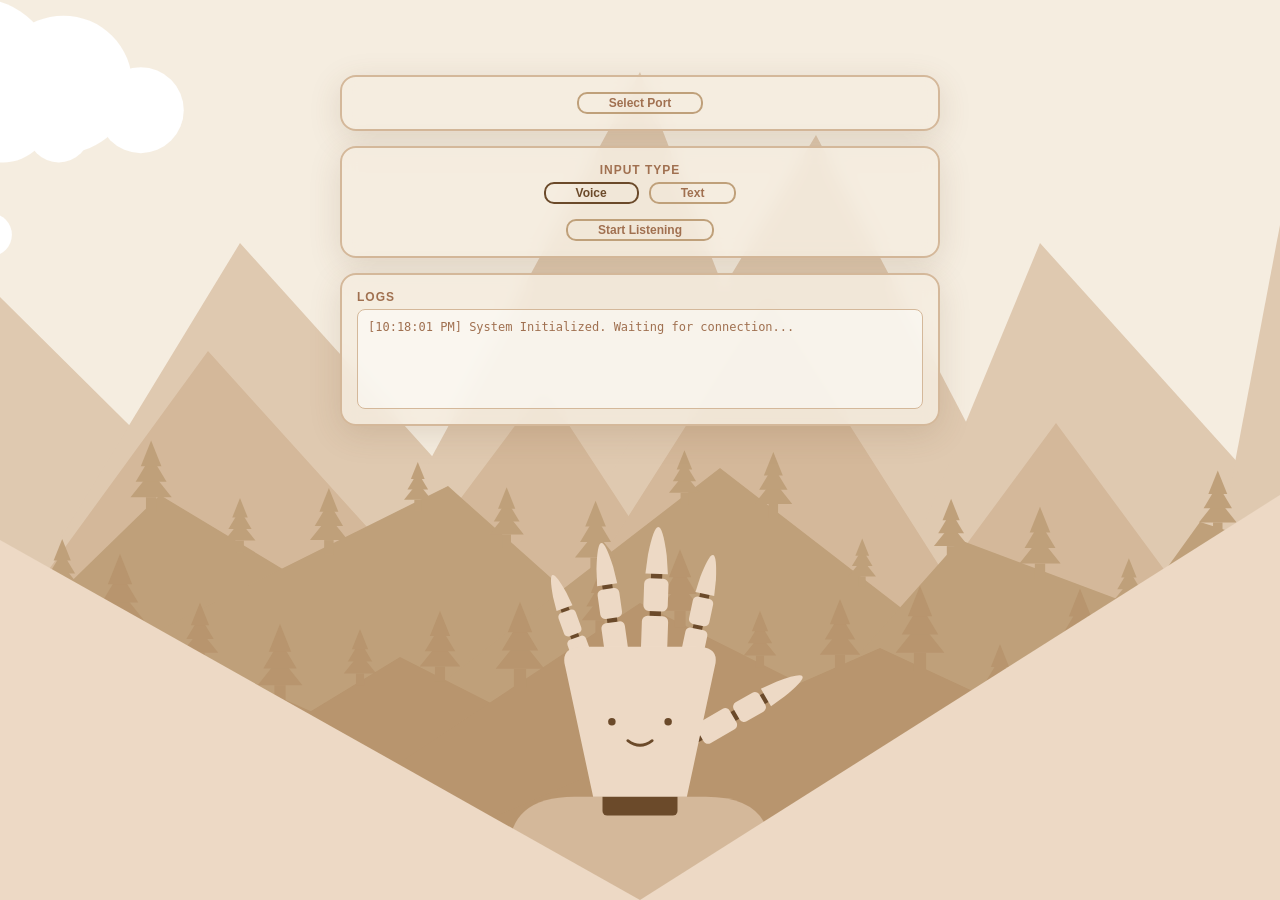
==== speechRecognition/index.html @ 1591f039 "updates for speech processing" ====
<!DOCTYPE html>
<html lang="en">

<head>
  <meta charset="UTF-8" />
  <title>Background</title>
  <style>
    * {
      margin: 0;
      padding: 0;
      box-sizing: border-box;
    }

    body {
      width: 100vw;
      height: 100vh;
      overflow: hidden;
      background-color: #F5EDE0;
    }

    .layer-svg {
      display: block;
      position: absolute;
      top: 0;
      left: 0;
      width: 100vw;
      height: 100vh;
    }

    @keyframes floatCloudsBg {
      from {
        transform: translateX(1050px);
      }

      to {
        transform: translateX(-150px);
      }
    }

    @keyframes floatCloudsMid {
      from {
        transform: translateX(1100px);
      }

      to {
        transform: translateX(-250px);
      }
    }

    @keyframes floatCloudsFg {
      from {
        transform: translateX(1200px);
      }

      to {
        transform: translateX(-300px);
      }
    }

    .cloud {
      fill: #FFFFFF;
      animation-timing-function: linear;
      animation-iteration-count: infinite;
      animation-duration: 60s;
    }

    .cloud-1 {
      animation-name: floatCloudsMid;
      animation-delay: 0s;
    }

    .cloud-2 {
      animation-name: floatCloudsBg;
      animation-delay: -20s;
    }

    .cloud-3 {
      animation-name: floatCloudsFg;
      animation-delay: -40s;
    }

    #ui-overlay {
      position: absolute;
      top: 75px;
      left: 50%;
      transform: translateX(-50%);
      width: 600px;
      max-width: 90vw;
      display: flex;
      flex-direction: column;
      gap: 15px;
      font-family: sans-serif;
      z-index: 10;
      pointer-events: auto;
    }

    .ui-panel {
      background-color: rgba(245, 237, 224, 0.85);
      backdrop-filter: blur(8px);
      border: 2px solid #D4B89A;
      border-radius: 16px;
      padding: 15px;
      box-shadow: 0 8px 32px rgba(107, 74, 42, 0.15);
      text-align: center;
      color: #6B4A2A;
    }

    button {
      background-color: transparent;
      border: 2px solid #BFA07A;
      color: #A07050;
      border-radius: 10px;
      padding: 2px 30px;
      font-size: 12px;
      font-weight: bold;
      cursor: pointer;
      transition: all 0.3s ease;
      outline: none;
    }

    button:hover {
      border-color: #8B5E3C;
      color: #8B5E3C;
      box-shadow: 0 4px 10px rgba(139, 94, 60, 0.15);
    }

    button.active {
      background-color: transparent;
      border-color: #6B4A2A;
      color: #6B4A2A;
    }

    .toggle-group {
      display: flex;
      justify-content: center;
      gap: 10px;
      margin-top: 5px;
    }

    .input-container {
      display: none;
    }

    .input-container.active-container {
      display: block;
    }

    #text-input {
      width: 100%;
      background-color: #F5EDE0;
      border: 2px solid #D4B89A;
      color: #6B4A2A;
      border-radius: 12px;
      padding: 10px;
      font-size: 14px;
      outline: none;
    }

    #text-input:focus {
      border-color: #A07050;
    }

    .label {
      font-size: 12px;
      text-transform: uppercase;
      letter-spacing: 1px;
      font-weight: bold;
      color: #A07050;
      display: block;
      margin-bottom: 5px;
    }

    #logs-container {
      text-align: left;
    }

    #logs {
      background-color: rgba(255, 255, 255, 0.5);
      border: 1px solid #D4B89A;
      border-radius: 8px;
      padding: 10px;
      height: 100px;
      overflow-y: auto;
      font-family: monospace;
      font-size: 12px;
      color: #6B4A2A;
    }

    .log-msg {
      margin-bottom: 4px;
    }

    .log-sys {
      color: #A07050;
    }

    .log-data {
      color: #7A5230;
      font-weight: bold;
    }

    .log-err {
      color: #C08040;
    }
  </style>
</head>

<body>

  <svg id="scene-fixed" class="layer-svg" xmlns="http://www.w3.org/2000/svg" viewBox="0 0 1024 576"
    preserveAspectRatio="xMidYMid slice">
    <g id="clouds-bg">
      <!-- Cloud 1 (Medium) -->
      <g class="cloud cloud-1">
        <g transform="translate(0, 40) scale(0.8)">
          <circle cx="40" cy="50" r="30" />
          <circle cx="80" cy="35" r="45" />
          <circle cx="130" cy="40" r="40" />
          <circle cx="175" cy="55" r="25" />
        </g>
      </g>
      <!-- Cloud 2 (Smallest, Slowest) -->
      <g class="cloud cloud-2">
        <g transform="translate(0, 120) scale(0.55)">
          <circle cx="40" cy="50" r="30" />
          <circle cx="80" cy="35" r="45" />
          <circle cx="130" cy="40" r="40" />
          <circle cx="175" cy="55" r="25" />
        </g>
      </g>
    </g>
    <g id="mountains-far"></g>
    <g id="mountains-near"></g>
    <g id="mountains-mid"></g>
    <g id="trees-mid"></g>
    <g id="mountains-front"></g>
    <g id="trees-front"></g>

    <g id="clouds-fg">
      <!-- Cloud 3 (Largest, Fastest, Foreground) -->
      <g class="cloud cloud-3">
        <g transform="translate(0, 10) scale(1.1)">
          <circle cx="40" cy="50" r="30" />
          <circle cx="80" cy="35" r="45" />
          <circle cx="130" cy="40" r="40" />
          <circle cx="175" cy="55" r="25" />
        </g>
      </g>
    </g>

    <!-- Mechanical Hand Character -->
    <g id="mechanical-hand" transform="translate(512, 576) scale(0.6)">
      <!-- Shoulders -->
      <path d="M -140,0 L -140,-50 Q -140,-110 -70,-110 L 70,-110 Q 140,-110 140,-50 L 140,0 Z" fill="#D4B89A" />

      <!-- Neck -->
      <rect x="-40" y="-130" width="80" height="40" rx="5" fill="#6B4A2A" />

      <g id="upper-hand">
        <!-- Fingers -->
        <g id="hand-fingers">
          <!-- Pinky -->
          <g transform="translate(-60, -255) rotate(-20) scale(0.75)">
            <rect x="-6" y="-100" width="12" height="120" rx="6" fill="#6B4A2A" />
            <rect x="-14" y="-35" width="28" height="45" rx="6" fill="#EDD9C5" />
            <rect x="-13" y="-75" width="26" height="35" rx="6" fill="#EDD9C5" />
            <path d="M -12,-80 L 12,-80 L 10,-100 Q 5,-130 0,-130 Q -5,-130 -10,-100 Z" fill="#EDD9C5" />
          </g>
          <!-- Ring -->
          <g transform="translate(-25, -265) rotate(-8) scale(0.9)">
            <rect x="-6" y="-100" width="12" height="120" rx="6" fill="#6B4A2A" />
            <rect x="-14" y="-35" width="28" height="45" rx="6" fill="#EDD9C5" />
            <rect x="-13" y="-75" width="26" height="35" rx="6" fill="#EDD9C5" />
            <path d="M -12,-80 L 12,-80 L 10,-100 Q 5,-130 0,-130 Q -5,-130 -10,-100 Z" fill="#EDD9C5" />
          </g>
          <!-- Middle -->
          <g transform="translate(15, -268) rotate(2) scale(1.0)">
            <rect x="-6" y="-100" width="12" height="120" rx="6" fill="#6B4A2A" />
            <rect x="-14" y="-35" width="28" height="45" rx="6" fill="#EDD9C5" />
            <rect x="-13" y="-75" width="26" height="35" rx="6" fill="#EDD9C5" />
            <path d="M -12,-80 L 12,-80 L 10,-100 Q 5,-130 0,-130 Q -5,-130 -10,-100 Z" fill="#EDD9C5" />
          </g>
          <!-- Index -->
          <g transform="translate(55, -260) rotate(12) scale(0.85)">
            <rect x="-6" y="-100" width="12" height="120" rx="6" fill="#6B4A2A" />
            <rect x="-14" y="-35" width="28" height="45" rx="6" fill="#EDD9C5" />
            <rect x="-13" y="-75" width="26" height="35" rx="6" fill="#EDD9C5" />
            <path d="M -12,-80 L 12,-80 L 10,-100 Q 5,-130 0,-130 Q -5,-130 -10,-100 Z" fill="#EDD9C5" />
          </g>
          <!-- Thumb -->
          <g transform="translate(72, -180) rotate(60) scale(0.9)">
            <rect x="-6" y="-100" width="12" height="120" rx="6" fill="#6B4A2A" />
            <rect x="-14" y="-35" width="28" height="45" rx="6" fill="#EDD9C5" />
            <rect x="-13" y="-75" width="26" height="35" rx="6" fill="#EDD9C5" />
            <path d="M -12,-80 L 12,-80 L 10,-100 Q 5,-130 0,-130 Q -5,-130 -10,-100 Z" fill="#EDD9C5" />
          </g>
        </g>

        <!-- Palm Base -->
        <path d="M -50,-110 L -80,-250 Q -85,-270 -60,-270 L 60,-270 Q 85,-270 80,-250 L 50,-110 Z" fill="#EDD9C5" />

        <!-- Face -->
        <g id="character-face">
          <!-- Eyes -->
          <circle cx="-30" cy="-190" r="4" fill="#6B4A2A" />
          <circle cx="30" cy="-190" r="4" fill="#6B4A2A" />
          <!-- Smile -->
          <path d="M -13,-170 Q 0,-160 13,-170" stroke="#6B4A2A" stroke-width="3" stroke-linecap="round" fill="none" />
        </g>
      </g>
    </g>
  </svg>

  <svg id="scene-stretch" class="layer-svg" xmlns="http://www.w3.org/2000/svg">
    <g id="ground"></g>
  </svg>

  <!-- UI Overlay -->
  <div id="ui-overlay">
    <div class="ui-panel">
      <button id="connect-btn">Select Port</button>
    </div>

    <div class="ui-panel">
      <span class="label">Input Type</span>
      <div class="toggle-group">
        <button id="mode-voice" class="active">Voice</button>
        <button id="mode-text">Text</button>
      </div>

      <!-- Voice Container -->
      <div id="voice-container" class="input-container active-container" style="margin-top: 15px;">
        <button id="toggle-listen">Start Listening</button>
      </div>

      <!-- Text Container -->
      <div id="text-container" class="input-container" style="margin-top: 15px;">
        <input type="text" id="text-input" placeholder="type..." autocomplete="off" />
      </div>
    </div>

    <!-- Logs -->
    <div class="ui-panel" id="logs-container">
      <span class="label">Logs</span>
      <div id="logs"></div>
    </div>
  </div>

  <script>
    const sceneStretch = document.getElementById('scene-stretch');

    // ── Helpers ──────────────────────────────────────────────
    function p(x, y) { return `${x},${y}`; }
    function tri(ax, ay, bx, by, cx, cy) { return `M ${p(ax, ay)} L ${p(bx, by)} L ${p(cx, cy)} Z`; }
    function makePath(d, fill) {
      const el = document.createElementNS('http://www.w3.org/2000/svg', 'path');
      el.setAttribute('d', d);
      el.setAttribute('fill', fill);
      return el;
    }

    const C = {
      cream: '#F5EDE0', blushBeige: '#EDD9C5', warmSand: '#DFC9B0',
      mutedTan: '#D4B89A', softCaramel: '#CCB08A', mediumTan: '#BFA07A',
      goldenTan: '#B8956E', warmAmber: '#C08040', medBrown: '#A07050',
      darkSaddle: '#8B5E3C', deepBrown: '#7A5230', darkest: '#6B4A2A'
    };

    const BASE_W = 1024;
    const BASE_H = 576;

    // ── Mountain Data ─────────────────────────────────────────
    const farMtns = [[0.1, 0.33, -0.1, 0.48], [0.25, 0.27, 0, 0.62], [0.5, 0.08, 0.22, 0.7], [0.61, 0.15, 0.32, 0.86], [0.75, 0.27, 0.58, 1.12], [0.9, 0.25, 0.82, 1.2]];
    const nearMtns = [[0.05, 0.57, -0.18, 0.3], [0.23, 0.39, -0.02, 0.54], [0.44, 0.43, 0.2, 0.65], [0.58, 0.33, 0.34, 0.82], [0.76, 0.47, 0.54, 0.98], [0.91, 0.55, 0.72, 1.1], [1.06, 0.45, 0.9, 1.3]];
    const midMtns = [
      [0.08, 0.62, -0.12, 0.38], [0.20, 0.55, -0.06, 0.62], [0.38, 0.54, -0.14, 0.67],
      [0.55, 0.52, 0.2, 0.9], [0.70, 0.6, 0.50, 1.3], [0.85, 0.58, 0.68, 1.6], [1.00, 0.62, 0.82, 1.18],
    ];
    const frontMtns = [
      [0.05, 0.75, -0.25, 0.40], [0.18, 0.70, -0.12, 0.56], [0.35, 0.73, 0.1, 0.65],
      [0.50, 0.67, 0.22, 0.87], [0.65, 0.72, 0.29, 0.99], [0.80, 0.71, 0.52, 1.20], [0.95, 0.74, 0.68, 1.35],
    ];

    function renderMountains(groupId, mtns, color) {
      const g = document.getElementById(groupId);
      mtns.forEach(([ax, ay, bl, br]) => {
        g.appendChild(makePath(tri(BASE_W * ax, BASE_H * ay, BASE_W * bl, BASE_H, BASE_W * br, BASE_H), color));
      });
    }

    function getMountainEdgeY(mtns, nx) {
      let minY = 1.0;
      for (const [ax, ay, bl, br] of mtns) {
        if (nx < bl || nx > br) continue;
        let y = nx <= ax ? 1.0 + (ay - 1.0) * (nx - bl) / (ax - bl) : ay + (1.0 - ay) * (nx - ax) / (br - ax);
        if (y < minY) minY = y;
      }
      return minY;
    }

    function drawTree(group, x, y, scale, color) {
      const trunkW = 10 * scale;
      const trunkH = 15 * scale;
      const trunk = document.createElementNS('http://www.w3.org/2000/svg', 'rect');
      trunk.setAttribute('x', x - trunkW / 2);
      trunk.setAttribute('y', y - trunkH);
      trunk.setAttribute('width', trunkW);
      trunk.setAttribute('height', trunkH);
      trunk.setAttribute('fill', color);
      group.appendChild(trunk);

      for (let i = 0; i < 3; i++) {
        const tierW = (40 - (i * 10)) * scale;
        const tierH = 25 * scale;
        const bottomY = y - trunkH - (i * 15 * scale);
        group.appendChild(makePath(tri(x, bottomY - tierH, x - tierW / 2, bottomY, x + tierW / 2, bottomY), color));
      }
    }

    function renderTreesOnMountains(groupId, mtns, color, count, baseScale, stemOffset) {
      const group = document.getElementById(groupId);
      for (let i = 0; i < count; i++) {
        const nx = (i + 0.5) / count;
        const edgeY = getMountainEdgeY(mtns, nx);
        if (edgeY >= 0.98) continue;
        const scale = baseScale * (0.8 + 0.4 * (((i * 7 + 3) % 5) / 4));
        drawTree(group, BASE_W * nx, BASE_H * (edgeY + stemOffset), scale, color);
      }
    }

    // ── Ground Animation Logic (Solid Geometry) ────────────────
    let leftGroundPath, rightGroundPath;
    let animProgress = 1;

    function initGround(W, H) {
      sceneStretch.setAttribute('viewBox', `0 0 ${W} ${H}`);
      const ground = document.getElementById('ground');
      ground.innerHTML = '';

      // Initialize the empty paths
      leftGroundPath = makePath('', C.blushBeige);
      rightGroundPath = makePath('', C.blushBeige);

      ground.appendChild(leftGroundPath);
      ground.appendChild(rightGroundPath);

      // Render the current state instantly
      updateGroundPaths(W, H, animProgress);
    }

    function updateGroundPaths(W, H, progress) {
      if (!leftGroundPath || !rightGroundPath) return;

      const px = W / 2;
      const py = H;

      // Smooth easing (Cubic Ease In-Out)
      const ease = progress < 0.5 ? 4 * progress * progress * progress : 1 - Math.pow(-2 * progress + 2, 3) / 2;

      // If at the very beginning, draw full screen rectangles with a tiny 1px overlap 
      // in the center so there are no visual hairline cracks before it opens
      if (ease < 0.001) {
        leftGroundPath.setAttribute('d', `M ${px + 1},${py} L 0,${H} L 0,0 L ${px + 1},0 Z`);
        rightGroundPath.setAttribute('d', `M ${px - 1},${py} L ${W},${H} L ${W},0 L ${px - 1},0 Z`);
        return;
      }

      // Calculate the angles. It starts pointing straight up (-PI/2) and sweeps outward.
      const startAngle = -Math.PI / 2;

      // Calculate the final resting angles of your specific valley triangles
      const targetAngleLeft = Math.atan2((H * 0.6) - py, 0 - px);
      const targetAngleRight = Math.atan2((H * 0.55) - py, W - px);

      const angleLeft = startAngle + ease * (targetAngleLeft - startAngle);
      const angleRight = startAngle + ease * (targetAngleRight - startAngle);

      // --- Left Curtain Math ---
      let dLeft = "";
      // Find where the sweeping line intersects the top edge of the screen
      let x_top = px - py * (Math.cos(angleLeft) / Math.sin(angleLeft));

      if (x_top >= 0) {
        // If the line hits the top edge, the shape covers the bottom left corner up to the top
        dLeft = `M ${px},${py} L 0,${H} L 0,0 L ${x_top},0 Z`;
      } else {
        // If the line swings past the top left corner, it now hits the left wall
        let y_left = py - px * (Math.sin(angleLeft) / Math.cos(angleLeft));
        dLeft = `M ${px},${py} L 0,${H} L 0,${y_left} Z`;
      }

      // --- Right Curtain Math ---
      let dRight = "";
      let x_top_r = px - py * (Math.cos(angleRight) / Math.sin(angleRight));

      if (x_top_r <= W) {
        // Hits top edge
        dRight = `M ${px},${py} L ${W},${H} L ${W},0 L ${x_top_r},0 Z`;
      } else {
        // Hits right edge
        let y_right = py + (W - px) * (Math.sin(angleRight) / Math.cos(angleRight));
        dRight = `M ${px},${py} L ${W},${H} L ${W},${y_right} Z`;
      }

      // Update the SVG attributes directly
      leftGroundPath.setAttribute('d', dLeft);
      rightGroundPath.setAttribute('d', dRight);
    }

    function playAnimation() {
      const duration = 1000; // 2.2 seconds 
      const startTime = performance.now();

      function step(time) {
        const elapsed = time - startTime;
        animProgress = Math.min(elapsed / duration, 1);

        updateGroundPaths(window.innerWidth, window.innerHeight, animProgress);

        if (animProgress < 1) {
          requestAnimationFrame(step);
        }
      }
      requestAnimationFrame(step);
    }

    // ── Init ───────────────────────────────────────────────────
    renderMountains('mountains-far', farMtns, C.warmSand);
    renderMountains('mountains-near', nearMtns, C.mutedTan);
    renderMountains('mountains-mid', midMtns, C.mediumTan);
    renderTreesOnMountains('trees-mid', midMtns, C.mediumTan, 18, 0.55, 0.01);
    renderMountains('mountains-front', frontMtns, C.goldenTan);
    renderTreesOnMountains('trees-front', frontMtns, C.goldenTan, 20, 0.65, 0.005);

    // Set up the scene
    initGround(window.innerWidth, window.innerHeight);

    // Keep the geometric math responsive to window resizing
    window.addEventListener('resize', () => {
      initGround(window.innerWidth, window.innerHeight);
    });

    // Face follows cursor
    const characterFace = document.getElementById('character-face');
    document.addEventListener('mousemove', (e) => {
      if (!characterFace) return;

      const xPercent = e.clientX / window.innerWidth;
      const yPercent = e.clientY / window.innerHeight;

      // Shift face smoothly by up to max 12.5px in any direction
      const dx = (xPercent - 0.5) * 25;
      const dy = (yPercent - 0.5) * 25;

      characterFace.setAttribute('transform', `translate(${dx}, ${dy})`);
    });

    // ── UI Integration Logic ─────────────────────────────────
    let port, writer;
    let isListening = false;
    let currentMode = 'voice';
    let isSigning = false;

    const COMMANDS = ['open', 'spread', 'fist', 'point', 'thumbs up'];

    function setInputLocked(locked) {
      textInput.disabled = locked;
      toggleListenBtn.disabled = locked;
    }

    async function signText(text, wordByWord) {
      if (!writer) {
        logMessage("Not connected to Arduino", 'err');
        return;
      }
      isSigning = true;
      setInputLocked(true);
      const encoder = new TextEncoder();
      if (!wordByWord) {
        // Voice: check full phrase first, else sign every letter
        if (COMMANDS.includes(text)) {
          await writer.write(encoder.encode(text + "\n"));
          logMessage(`Signing command: "${text}"`, 'sys');
        } else {
          for (const letter of text.toUpperCase()) {
            if (/[A-Z]/.test(letter)) {
              await writer.write(encoder.encode(letter + "\n"));
              logMessage(`Signing letter: "${letter}"`, 'sys');
            }
          }
        }
      } else {
        // Text: word by word
        const words = text.split(/\s+/);
        for (const word of words) {
          if (!word) continue;
          if (COMMANDS.includes(word)) {
            await writer.write(encoder.encode(word + "\n"));
            logMessage(`Signing command: "${word}"`, 'sys');
          } else {
            for (const letter of word.toUpperCase()) {
              if (/[A-Z]/.test(letter)) {
                await writer.write(encoder.encode(letter + "\n"));
                logMessage(`Signing letter: "${letter}"`, 'sys');
              }
            }
          }
        }
      }
      isSigning = false;
      setInputLocked(false);
    }

    const logsEl = document.getElementById('logs');
    function logMessage(msg, type = 'sys') {
      const el = document.createElement('div');
      el.className = `log-msg log-${type}`;
      el.innerText = `[${new Date().toLocaleTimeString()}] ${msg}`;
      logsEl.appendChild(el);
      logsEl.scrollTop = logsEl.scrollHeight;
    }

    logMessage('System Initialized. Waiting for connection...', 'sys');

    // Port Connection
    document.getElementById('connect-btn').onclick = async () => {
      try {
        port = await navigator.serial.requestPort();
        await port.open({ baudRate: 9600 });
        writer = port.writable.getWriter();
        logMessage("Arduino Connected Successfully", 'sys');
        document.getElementById('connect-btn').innerText = "Connected";
        document.getElementById('connect-btn').classList.add('active');
      } catch (err) {
        logMessage("Connection Error: " + err.message, 'err');
      }
    };

    // Toggle Modes
    const btnVoice = document.getElementById('mode-voice');
    const btnText = document.getElementById('mode-text');
    const containerVoice = document.getElementById('voice-container');
    const containerText = document.getElementById('text-container');

    function setMode(mode) {
      currentMode = mode;
      if (mode === 'voice') {
        btnVoice.classList.add('active');
        btnText.classList.remove('active');
        containerVoice.classList.add('active-container');
        containerText.classList.remove('active-container');
      } else {
        btnText.classList.add('active');
        btnVoice.classList.remove('active');
        containerText.classList.add('active-container');
        containerVoice.classList.remove('active-container');
      }
    }

    btnVoice.onclick = () => setMode('voice');
    btnText.onclick = () => setMode('text');

    // Text Output
    const textInput = document.getElementById('text-input');
    textInput.addEventListener('keypress', async (e) => {
      if (e.key === 'Enter' && !isSigning) {
        const val = textInput.value.trim().toLowerCase();
        if (val) {
          logMessage(`Text typed: "${val}"`, 'data');
          textInput.value = '';
          await signText(val, true);
        }
      }
    });

    // Voice recognition
    const recognition = new (window.SpeechRecognition || window.webkitSpeechRecognition)();
    recognition.continuous = false;
    recognition.lang = 'en-US';

    recognition.onresult = async (event) => {
      const transcript = event.results[event.results.length - 1][0].transcript.toLowerCase().trim();
      logMessage(`Heard: "${transcript}"`, 'data');
      isListening = false;
      updateVoiceToggle();
      await signText(transcript, false);
    };

    recognition.onend = () => {
      isListening = false;
      updateVoiceToggle();
    };

    const toggleListenBtn = document.getElementById('toggle-listen');
    function updateVoiceToggle() {
      if (isListening) {
        toggleListenBtn.innerText = "Stop Listening";
        toggleListenBtn.classList.add('active');
      } else {
        toggleListenBtn.innerText = "Start Listening";
        toggleListenBtn.classList.remove('active');
      }
    }

    toggleListenBtn.onclick = () => {
      if (isSigning) return;
      isListening = !isListening;
      if (isListening) {
        try {
          recognition.start();
          logMessage("Started listening...", 'sys');
        } catch (e) {
          logMessage("Speech Recognition Error: " + e.message, 'err');
          isListening = false;
        }
      } else {
        recognition.stop();
        logMessage("Stopped listening.", 'sys');
      }
      updateVoiceToggle();
    };

  </script>
</body>

</html>
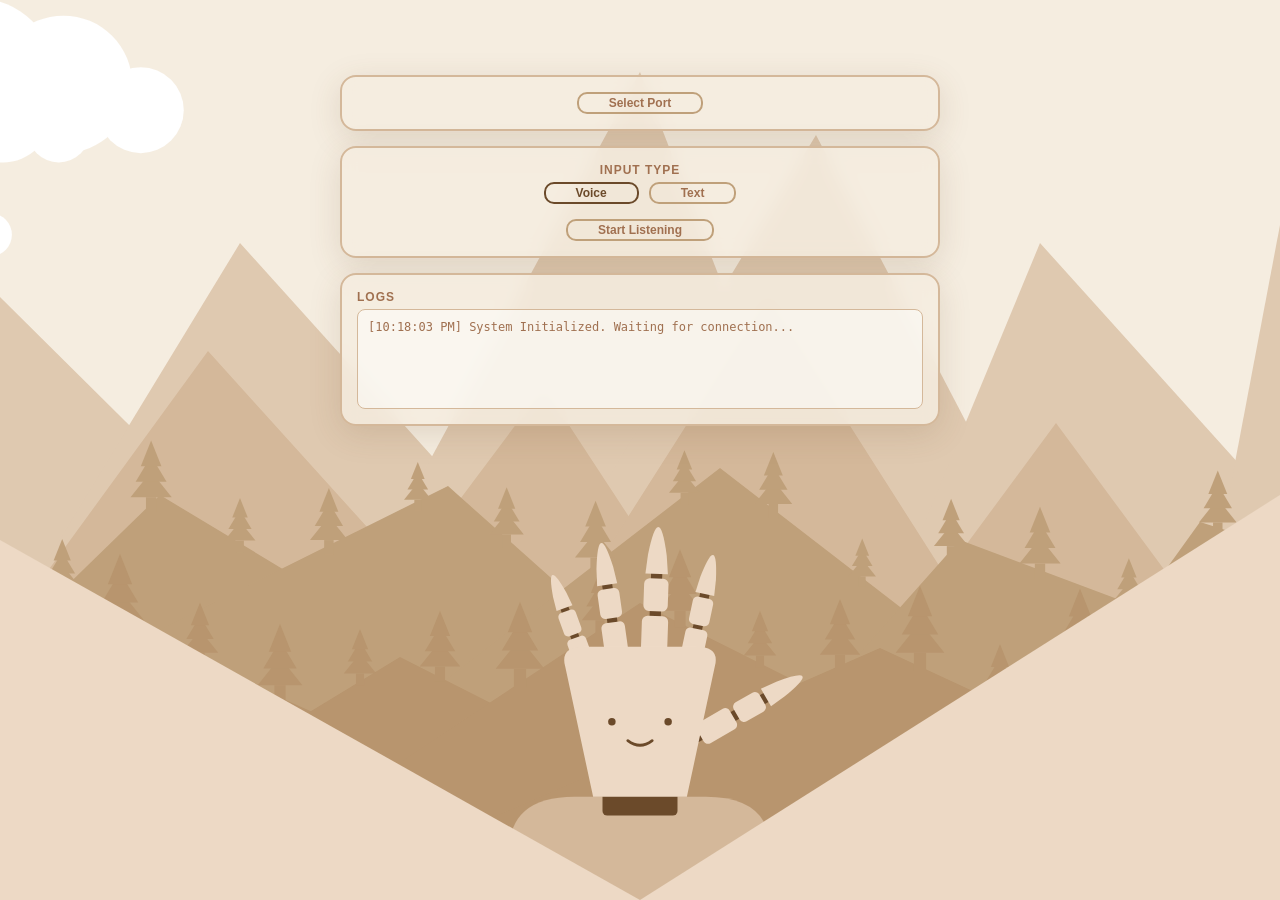
==== commit 5e1b1530: "updates for speech processing" ====
--- a/speechRecognition/index.html
+++ b/speechRecognition/index.html
@@ -556,56 +556,91 @@
     });
 
     // ── UI Integration Logic ─────────────────────────────────
-    let port, writer;
+    let port, writer, reader;
     let isListening = false;
     let currentMode = 'voice';
     let isSigning = false;
+    let resolveCurrentSign = null;
 
     const COMMANDS = ['open', 'spread', 'fist', 'point', 'thumbs up'];
+    const encoder = new TextEncoder();
 
     function setInputLocked(locked) {
       textInput.disabled = locked;
       toggleListenBtn.disabled = locked;
     }
 
-    async function signText(text, wordByWord) {
+    async function startReader() {
+      const decoder = new TextDecoder();
+      let buffer = '';
+      try {
+        while (true) {
+          const { value, done } = await reader.read();
+          if (done) break;
+          buffer += decoder.decode(value);
+          const lines = buffer.split('\n');
+          buffer = lines.pop();
+          for (const line of lines) {
+            const trimmed = line.trim();
+            logMessage(`Arduino: ${trimmed}`, 'data');
+            if (trimmed === 'DONE' && resolveCurrentSign) {
+              resolveCurrentSign();
+              resolveCurrentSign = null;
+            }
+          }
+        }
+      } catch (e) {
+        logMessage('Reader error: ' + e.message, 'err');
+      }
+    }
+
+    async function sendAndWait(command) {
+      return new Promise((resolve) => {
+        resolveCurrentSign = resolve;
+        writer.write(encoder.encode(command + "\n"));
+      });
+    }
+
+    function parseTokens(text) {
+      const tokens = [];
+      const words = text.split(/\s+/).filter(Boolean);
+      let i = 0;
+      while (i < words.length) {
+        let matched = false;
+        for (let len = words.length - i; len > 1; len--) {
+          const phrase = words.slice(i, i + len).join(' ');
+          if (COMMANDS.includes(phrase)) {
+            tokens.push(phrase);
+            i += len;
+            matched = true;
+            break;
+          }
+        }
+        if (!matched) {
+          if (COMMANDS.includes(words[i])) {
+            tokens.push(words[i]);
+          } else {
+            for (const ch of words[i].toUpperCase()) {
+              if (/[A-Z]/.test(ch)) tokens.push(ch);
+            }
+          }
+          i++;
+        }
+      }
+      return tokens;
+    }
+
+    async function signText(text) {
       if (!writer) {
         logMessage("Not connected to Arduino", 'err');
         return;
       }
       isSigning = true;
       setInputLocked(true);
-      const encoder = new TextEncoder();
-      if (!wordByWord) {
-        // Voice: check full phrase first, else sign every letter
-        if (COMMANDS.includes(text)) {
-          await writer.write(encoder.encode(text + "\n"));
-          logMessage(`Signing command: "${text}"`, 'sys');
-        } else {
-          for (const letter of text.toUpperCase()) {
-            if (/[A-Z]/.test(letter)) {
-              await writer.write(encoder.encode(letter + "\n"));
-              logMessage(`Signing letter: "${letter}"`, 'sys');
-            }
-          }
-        }
-      } else {
-        // Text: word by word
-        const words = text.split(/\s+/);
-        for (const word of words) {
-          if (!word) continue;
-          if (COMMANDS.includes(word)) {
-            await writer.write(encoder.encode(word + "\n"));
-            logMessage(`Signing command: "${word}"`, 'sys');
-          } else {
-            for (const letter of word.toUpperCase()) {
-              if (/[A-Z]/.test(letter)) {
-                await writer.write(encoder.encode(letter + "\n"));
-                logMessage(`Signing letter: "${letter}"`, 'sys');
-              }
-            }
-          }
-        }
+      const tokens = parseTokens(text);
+      for (const token of tokens) {
+        logMessage(COMMANDS.includes(token) ? `Signing command: "${token}"` : `Signing letter: "${token}"`, 'sys');
+        await sendAndWait(token);
       }
       isSigning = false;
       setInputLocked(false);
@@ -628,6 +663,8 @@
         port = await navigator.serial.requestPort();
         await port.open({ baudRate: 9600 });
         writer = port.writable.getWriter();
+        reader = port.readable.getReader();
+        startReader();
         logMessage("Arduino Connected Successfully", 'sys');
         document.getElementById('connect-btn').innerText = "Connected";
         document.getElementById('connect-btn').classList.add('active');
@@ -668,7 +705,7 @@
         if (val) {
           logMessage(`Text typed: "${val}"`, 'data');
           textInput.value = '';
-          await signText(val, true);
+          await signText(val);
         }
       }
     });
@@ -683,7 +720,7 @@
       logMessage(`Heard: "${transcript}"`, 'data');
       isListening = false;
       updateVoiceToggle();
-      await signText(transcript, false);
+      await signText(transcript);
     };
 
     recognition.onend = () => {
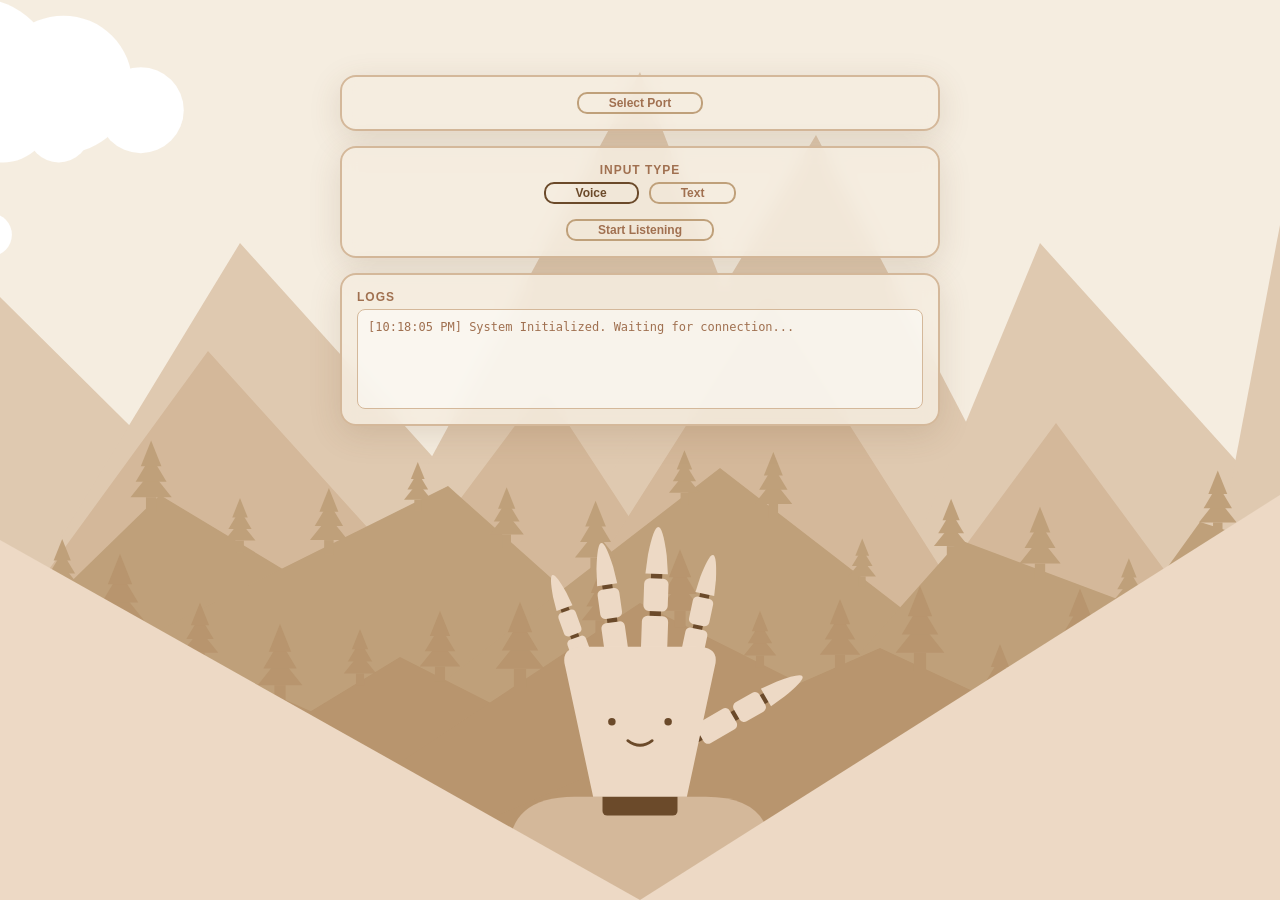
==== commit 93247327: "updates for speech processing" ====
--- a/speechRecognition/index.html
+++ b/speechRecognition/index.html
@@ -582,7 +582,6 @@
           buffer = lines.pop();
           for (const line of lines) {
             const trimmed = line.trim();
-            logMessage(`Arduino: ${trimmed}`, 'data');
             if (trimmed === 'DONE' && resolveCurrentSign) {
               resolveCurrentSign();
               resolveCurrentSign = null;
@@ -639,7 +638,7 @@
       setInputLocked(true);
       const tokens = parseTokens(text);
       for (const token of tokens) {
-        logMessage(COMMANDS.includes(token) ? `Signing command: "${token}"` : `Signing letter: "${token}"`, 'sys');
+        logMessage(`Signing: "${token}"`, 'sys');
         await sendAndWait(token);
       }
       isSigning = false;
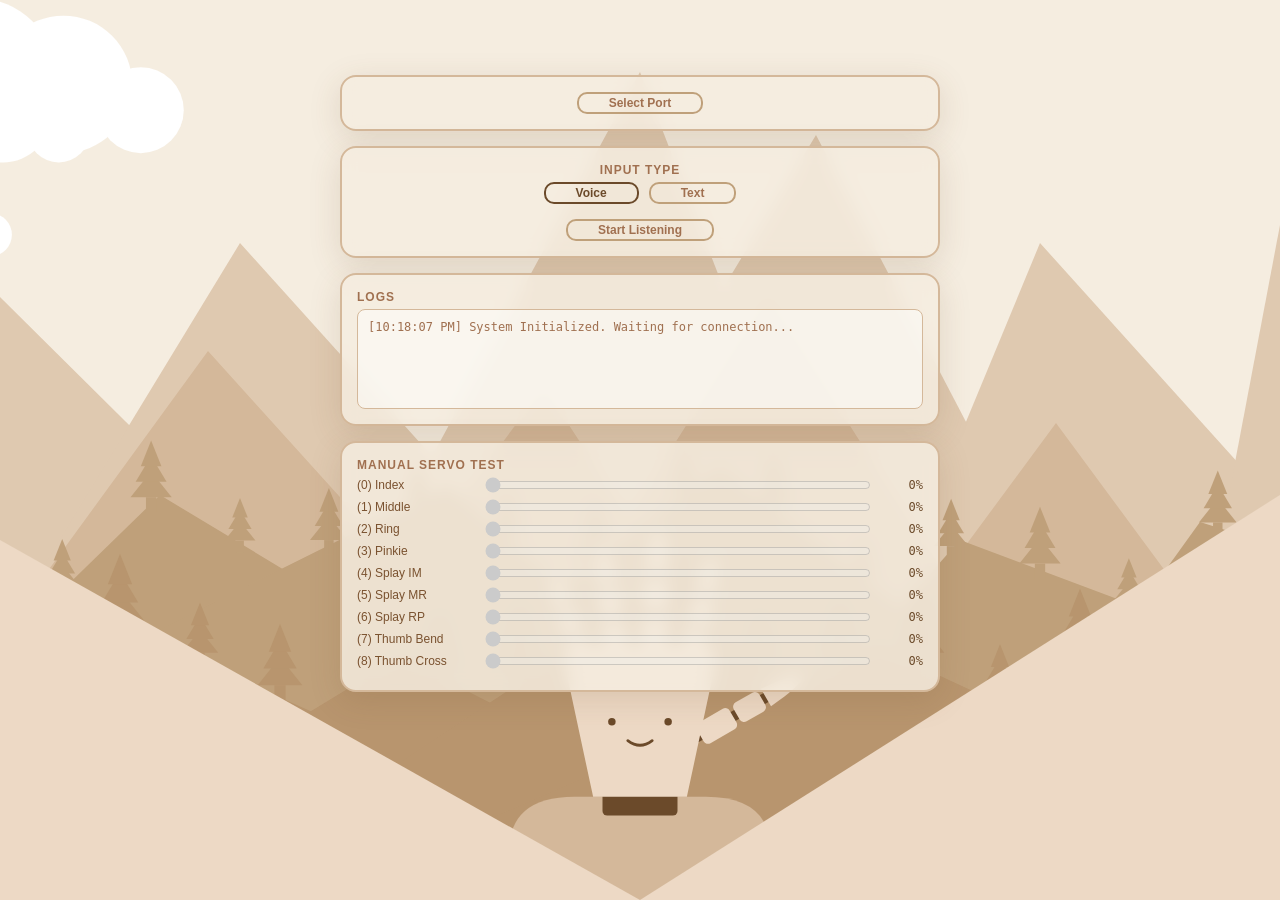
==== commit c43a4eba: "feat(servos): implement manual servo control UI and update handling" ====
--- a/speechRecognition/index.html
+++ b/speechRecognition/index.html
@@ -201,6 +201,34 @@
 
     .log-err {
       color: #C08040;
+    }
+
+    #servo-panel {
+      text-align: left;
+    }
+
+    .servo-row {
+      display: grid;
+      grid-template-columns: 120px 1fr 44px;
+      gap: 8px;
+      align-items: center;
+      margin-bottom: 6px;
+    }
+
+    .servo-row label {
+      font-size: 12px;
+      color: #7A5230;
+    }
+
+    .servo-row input[type="range"] {
+      width: 100%;
+    }
+
+    .servo-value {
+      font-family: monospace;
+      font-size: 12px;
+      text-align: right;
+      color: #6B4A2A;
     }
   </style>
 </head>
@@ -344,6 +372,56 @@
       <span class="label">Logs</span>
       <div id="logs"></div>
     </div>
+
+    <div class="ui-panel" id="servo-panel">
+      <span class="label">Manual Servo Test</span>
+
+      <div class="servo-row">
+        <label for="servo-0">(0) Index</label>
+        <input class="servo-slider" id="servo-0" type="range" min="0" max="100" value="0" data-servo-index="0" disabled />
+        <span class="servo-value" id="servo-value-0">0%</span>
+      </div>
+      <div class="servo-row">
+        <label for="servo-1">(1) Middle</label>
+        <input class="servo-slider" id="servo-1" type="range" min="0" max="100" value="0" data-servo-index="1" disabled />
+        <span class="servo-value" id="servo-value-1">0%</span>
+      </div>
+      <div class="servo-row">
+        <label for="servo-2">(2) Ring</label>
+        <input class="servo-slider" id="servo-2" type="range" min="0" max="100" value="0" data-servo-index="2" disabled />
+        <span class="servo-value" id="servo-value-2">0%</span>
+      </div>
+      <div class="servo-row">
+        <label for="servo-3">(3) Pinkie</label>
+        <input class="servo-slider" id="servo-3" type="range" min="0" max="100" value="0" data-servo-index="3" disabled />
+        <span class="servo-value" id="servo-value-3">0%</span>
+      </div>
+      <div class="servo-row">
+        <label for="servo-4">(4) Splay IM</label>
+        <input class="servo-slider" id="servo-4" type="range" min="0" max="100" value="0" data-servo-index="4" disabled />
+        <span class="servo-value" id="servo-value-4">0%</span>
+      </div>
+      <div class="servo-row">
+        <label for="servo-5">(5) Splay MR</label>
+        <input class="servo-slider" id="servo-5" type="range" min="0" max="100" value="0" data-servo-index="5" disabled />
+        <span class="servo-value" id="servo-value-5">0%</span>
+      </div>
+      <div class="servo-row">
+        <label for="servo-6">(6) Splay RP</label>
+        <input class="servo-slider" id="servo-6" type="range" min="0" max="100" value="0" data-servo-index="6" disabled />
+        <span class="servo-value" id="servo-value-6">0%</span>
+      </div>
+      <div class="servo-row">
+        <label for="servo-7">(7) Thumb Bend</label>
+        <input class="servo-slider" id="servo-7" type="range" min="0" max="100" value="0" data-servo-index="7" disabled />
+        <span class="servo-value" id="servo-value-7">0%</span>
+      </div>
+      <div class="servo-row">
+        <label for="servo-8">(8) Thumb Cross</label>
+        <input class="servo-slider" id="servo-8" type="range" min="0" max="100" value="0" data-servo-index="8" disabled />
+        <span class="servo-value" id="servo-value-8">0%</span>
+      </div>
+    </div>
   </div>
 
   <script>
@@ -564,10 +642,81 @@
 
     const COMMANDS = ['open', 'spread', 'fist', 'point', 'thumbs up'];
     const encoder = new TextEncoder();
+    const SERVO_COUNT = 9;
+    const servoPercents = new Array(SERVO_COUNT).fill(0);
+    const servoUiDisplayed = new Array(SERVO_COUNT).fill(0);
+    const servoUiTarget = new Array(SERVO_COUNT).fill(0);
+    let rawSendTimer = null;
+    let servoUiAnimFrame = null;
+    const activeDrag = new Array(SERVO_COUNT).fill(false);
 
     function setInputLocked(locked) {
       textInput.disabled = locked;
       toggleListenBtn.disabled = locked;
+      setServoControlsDisabled(locked || !writer);
+    }
+
+    function setServoControlsDisabled(disabled) {
+      for (const slider of servoSliders) {
+        slider.disabled = disabled;
+      }
+    }
+
+    function renderServoValue(index, value) {
+      const clamped = Math.max(0, Math.min(100, value));
+      const slider = document.getElementById(`servo-${index}`);
+      const valueLabel = document.getElementById(`servo-value-${index}`);
+      if (slider && !activeDrag[index]) slider.value = String(clamped);
+      if (valueLabel) valueLabel.innerText = `${Math.round(clamped)}%`;
+    }
+
+    function animateServoUi() {
+      let hasPending = false;
+      for (let i = 0; i < SERVO_COUNT; i++) {
+        const delta = servoUiTarget[i] - servoUiDisplayed[i];
+        if (Math.abs(delta) < 0.25) {
+          servoUiDisplayed[i] = servoUiTarget[i];
+        } else {
+          servoUiDisplayed[i] += delta * 0.28;
+          hasPending = true;
+        }
+        renderServoValue(i, servoUiDisplayed[i]);
+      }
+
+      if (hasPending) {
+        servoUiAnimFrame = requestAnimationFrame(animateServoUi);
+      } else {
+        servoUiAnimFrame = null;
+      }
+    }
+
+    function applyServoState(values) {
+      for (let i = 0; i < Math.min(values.length, SERVO_COUNT); i++) {
+        if (activeDrag[i]) {
+          continue;
+        }
+        const n = Math.max(0, Math.min(100, Number(values[i]) || 0));
+        servoPercents[i] = n;
+        servoUiTarget[i] = n;
+      }
+
+      if (!servoUiAnimFrame) {
+        servoUiAnimFrame = requestAnimationFrame(animateServoUi);
+      }
+    }
+
+    function sendRawServoState() {
+      if (!writer || isSigning) return;
+      const payload = 'raw,' + servoPercents.map((v) => Math.round(v)).join(',');
+      writer.write(encoder.encode(payload + "\n"));
+    }
+
+    function scheduleRawServoSend() {
+      if (rawSendTimer || !writer || isSigning) return;
+      rawSendTimer = setTimeout(() => {
+        rawSendTimer = null;
+        sendRawServoState();
+      }, 50);
     }
 
     async function startReader() {
@@ -585,6 +734,11 @@
             if (trimmed === 'DONE' && resolveCurrentSign) {
               resolveCurrentSign();
               resolveCurrentSign = null;
+            } else if (trimmed.startsWith('STATE,')) {
+              const values = trimmed.split(',').slice(1);
+              if (values.length === SERVO_COUNT) {
+                applyServoState(values);
+              }
             }
           }
         }
@@ -664,6 +818,7 @@
         writer = port.writable.getWriter();
         reader = port.readable.getReader();
         startReader();
+        setServoControlsDisabled(false);
         logMessage("Arduino Connected Successfully", 'sys');
         document.getElementById('connect-btn').innerText = "Connected";
         document.getElementById('connect-btn').classList.add('active');
@@ -698,6 +853,33 @@
 
     // Text Output
     const textInput = document.getElementById('text-input');
+    const servoSliders = document.querySelectorAll('.servo-slider');
+    servoSliders.forEach((slider) => {
+      const i = Number(slider.dataset.servoIndex);
+
+      const beginDrag = () => {
+        activeDrag[i] = true;
+      };
+
+      const endDrag = () => {
+        activeDrag[i] = false;
+      };
+
+      slider.addEventListener('pointerdown', beginDrag);
+      slider.addEventListener('pointerup', endDrag);
+      slider.addEventListener('pointercancel', endDrag);
+      slider.addEventListener('blur', endDrag);
+
+      slider.addEventListener('input', () => {
+        const value = Number(slider.value);
+        servoPercents[i] = value;
+        servoUiDisplayed[i] = value;
+        servoUiTarget[i] = value;
+        renderServoValue(i, value);
+        scheduleRawServoSend();
+      });
+    });
+
     textInput.addEventListener('keypress', async (e) => {
       if (e.key === 'Enter' && !isSigning) {
         const val = textInput.value.trim().toLowerCase();
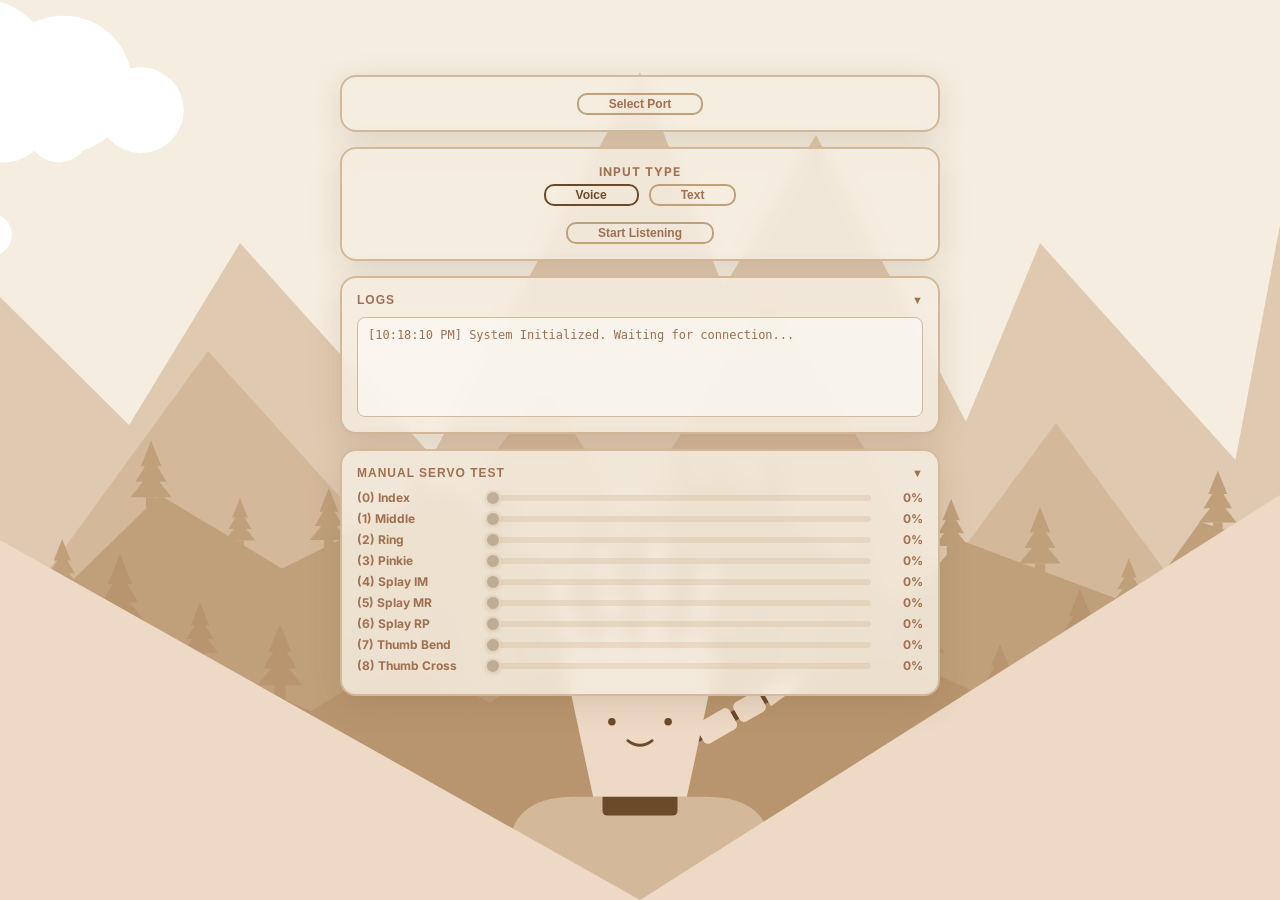
==== commit f5b2cbd7: "update ui" ====
--- a/speechRecognition/index.html
+++ b/speechRecognition/index.html
@@ -3,6 +3,9 @@
 
 <head>
   <meta charset="UTF-8" />
+  <link rel="preconnect" href="https://fonts.googleapis.com" />
+  <link rel="preconnect" href="https://fonts.gstatic.com" crossorigin />
+  <link href="https://fonts.googleapis.com/css2?family=Inter:wght@400;600;700&display=swap" rel="stylesheet" />
   <title>Background</title>
   <style>
     * {
@@ -89,7 +92,7 @@
       display: flex;
       flex-direction: column;
       gap: 15px;
-      font-family: sans-serif;
+      font-family: 'Inter', sans-serif;
       z-index: 10;
       pointer-events: auto;
     }
@@ -217,7 +220,8 @@
 
     .servo-row label {
       font-size: 12px;
-      color: #7A5230;
+      font-weight: bold;
+      color: #A07050;
     }
 
     .servo-row input[type="range"] {
@@ -225,10 +229,112 @@
     }
 
     .servo-value {
-      font-family: monospace;
       font-size: 12px;
+      font-weight: bold;
       text-align: right;
-      color: #6B4A2A;
+      color: #A07050;
+    }
+
+    input[type="range"] {
+      -webkit-appearance: none;
+      appearance: none;
+      height: 6px;
+      border-radius: 99px;
+      background: linear-gradient(to right, #A07050 0%, #A07050 var(--val, 0%), #D4B89A var(--val, 0%), #D4B89A 100%);
+      outline: none;
+      cursor: pointer;
+      transition: opacity 0.2s ease;
+    }
+
+    input[type="range"]:disabled {
+      opacity: 0.35;
+      cursor: not-allowed;
+    }
+
+    /* Webkit thumb */
+    input[type="range"]::-webkit-slider-thumb {
+      -webkit-appearance: none;
+      appearance: none;
+      width: 16px;
+      height: 16px;
+      border-radius: 50%;
+      background: #6B4A2A;
+      border: 2px solid #D4B89A;
+      box-shadow: 0 1px 4px rgba(107, 74, 42, 0.25);
+      transition: transform 0.15s ease, box-shadow 0.15s ease;
+    }
+
+    input[type="range"]:not(:disabled)::-webkit-slider-thumb:hover {
+      transform: scale(1.2);
+      box-shadow: 0 0 0 4px rgba(160, 112, 80, 0.2);
+    }
+
+    input[type="range"]:not(:disabled):active::-webkit-slider-thumb {
+      transform: scale(1.15);
+      box-shadow: 0 0 0 6px rgba(160, 112, 80, 0.25);
+    }
+
+    /* Firefox thumb */
+    input[type="range"]::-moz-range-thumb {
+      width: 16px;
+      height: 16px;
+      border-radius: 50%;
+      background: #6B4A2A;
+      border: 2px solid #D4B89A;
+      box-shadow: 0 1px 4px rgba(107, 74, 42, 0.25);
+      cursor: pointer;
+      transition: transform 0.15s ease, box-shadow 0.15s ease;
+    }
+
+    input[type="range"]:not(:disabled)::-moz-range-thumb:hover {
+      transform: scale(1.2);
+      box-shadow: 0 0 0 4px rgba(160, 112, 80, 0.2);
+    }
+
+    .collapsible-header {
+      display: flex;
+      justify-content: space-between;
+      align-items: center;
+      width: 100%;
+      background: none;
+      border: none;
+      padding: 0;
+      cursor: pointer;
+      margin-bottom: 0;
+    }
+
+    .collapsible-header:hover {
+      border-color: transparent;
+      box-shadow: none;
+    }
+
+    .collapsible-header .label {
+      margin-bottom: 0;
+    }
+
+    .chevron {
+      font-size: 11px;
+      color: #A07050;
+      transition: transform 0.25s ease;
+      display: inline-block;
+    }
+
+    .chevron.collapsed {
+      transform: rotate(-90deg);
+    }
+
+    .collapsible-body {
+      overflow: hidden;
+      max-height: 600px;
+      transition: max-height 0.3s ease, opacity 0.25s ease, margin-top 0.25s ease;
+      opacity: 1;
+      margin-top: 10px;
+    }
+
+    .collapsible-body.collapsed {
+      max-height: 0;
+      opacity: 0;
+      margin-top: 0;
     }
   </style>
 </head>
@@ -333,7 +439,7 @@
           <circle cx="-30" cy="-190" r="4" fill="#6B4A2A" />
           <circle cx="30" cy="-190" r="4" fill="#6B4A2A" />
           <!-- Smile -->
-          <path d="M -13,-170 Q 0,-160 13,-170" stroke="#6B4A2A" stroke-width="3" stroke-linecap="round" fill="none" />
+          <path id="character-mouth" d="M -13,-170 Q 0,-160 13,-170" stroke="#6B4A2A" stroke-width="3" stroke-linecap="round" fill="none" />
         </g>
       </g>
     </g>
@@ -369,13 +475,21 @@
 
     <!-- Logs -->
     <div class="ui-panel" id="logs-container">
-      <span class="label">Logs</span>
-      <div id="logs"></div>
+      <button class="collapsible-header" id="logs-toggle" aria-expanded="true">
+        <span class="label">Logs</span>
+        <span class="chevron" id="logs-chevron">&#9660;</span>
+      </button>
+      <div class="collapsible-body" id="logs-body">
+        <div id="logs"></div>
+      </div>
     </div>
 
     <div class="ui-panel" id="servo-panel">
-      <span class="label">Manual Servo Test</span>
-
+      <button class="collapsible-header" id="servo-toggle" aria-expanded="true">
+        <span class="label">Manual Servo Test</span>
+        <span class="chevron" id="servo-chevron">&#9660;</span>
+      </button>
+      <div class="collapsible-body" id="servo-body">
       <div class="servo-row">
         <label for="servo-0">(0) Index</label>
         <input class="servo-slider" id="servo-0" type="range" min="0" max="100" value="0" data-servo-index="0" disabled />
@@ -421,6 +535,7 @@
         <input class="servo-slider" id="servo-8" type="range" min="0" max="100" value="0" data-servo-index="8" disabled />
         <span class="servo-value" id="servo-value-8">0%</span>
       </div>
+      </div><!-- end servo-body -->
     </div>
   </div>
 
@@ -666,7 +781,10 @@
       const clamped = Math.max(0, Math.min(100, value));
       const slider = document.getElementById(`servo-${index}`);
       const valueLabel = document.getElementById(`servo-value-${index}`);
-      if (slider && !activeDrag[index]) slider.value = String(clamped);
+      if (slider && !activeDrag[index]) {
+        slider.value = String(clamped);
+        updateSliderFill(slider);
+      }
       if (valueLabel) valueLabel.innerText = `${Math.round(clamped)}%`;
     }
 
@@ -854,8 +972,15 @@
     // Text Output
     const textInput = document.getElementById('text-input');
     const servoSliders = document.querySelectorAll('.servo-slider');
+
+    function updateSliderFill(slider) {
+      const pct = ((slider.value - slider.min) / (slider.max - slider.min)) * 100;
+      slider.style.setProperty('--val', pct + '%');
+    }
+
     servoSliders.forEach((slider) => {
       const i = Number(slider.dataset.servoIndex);
+      updateSliderFill(slider); // init fill
 
       const beginDrag = () => {
         activeDrag[i] = true;
@@ -876,6 +1001,7 @@
         servoUiDisplayed[i] = value;
         servoUiTarget[i] = value;
         renderServoValue(i, value);
+        updateSliderFill(slider);
         scheduleRawServoSend();
       });
     });
@@ -938,6 +1064,50 @@
       updateVoiceToggle();
     };
 
+    // ── Collapsible Panels ──────────────────────────────────
+    function setupCollapsible(toggleId, bodyId, chevronId) {
+      const toggle = document.getElementById(toggleId);
+      const body = document.getElementById(bodyId);
+      const chevron = document.getElementById(chevronId);
+      let expanded = true;
+      toggle.addEventListener('click', () => {
+        expanded = !expanded;
+        body.classList.toggle('collapsed', !expanded);
+        chevron.classList.toggle('collapsed', !expanded);
+        toggle.setAttribute('aria-expanded', expanded);
+      });
+    }
+
+    setupCollapsible('logs-toggle', 'logs-body', 'logs-chevron');
+    setupCollapsible('servo-toggle', 'servo-body', 'servo-chevron');
+
+    // ── Mouth morphs to circle on left-click hold ─────────────
+    const mouthEl = document.getElementById('character-mouth');
+    const MOUTH_SMILE = 'M -10.4,-170 Q 0,-162 10.4,-170';
+    const MOUTH_CIRCLE = 'M 0,-175 m -8,0 a 8,8 0 1,0 16,0 a 8,8 0 1,0 -16,0';
+    let mouthRestoreTimer = null;
+
+    document.addEventListener('mousedown', (e) => {
+      if (e.button === 0 && mouthEl) {
+        clearTimeout(mouthRestoreTimer);
+        mouthEl.setAttribute('d', MOUTH_CIRCLE);
+        mouthEl.setAttribute('fill', '#6B4A2A');
+        mouthEl.setAttribute('stroke', 'none');
+      }
+    });
+
+    document.addEventListener('mouseup', (e) => {
+      if (e.button === 0 && mouthEl) {
+        mouthRestoreTimer = setTimeout(() => {
+          mouthEl.setAttribute('d', MOUTH_SMILE);
+          mouthEl.setAttribute('fill', 'none');
+          mouthEl.setAttribute('stroke', '#6B4A2A');
+          mouthEl.setAttribute('stroke-width', '3');
+          mouthEl.setAttribute('stroke-linecap', 'round');
+        }, 400);
+      }
+    });
+
   </script>
 </body>
 
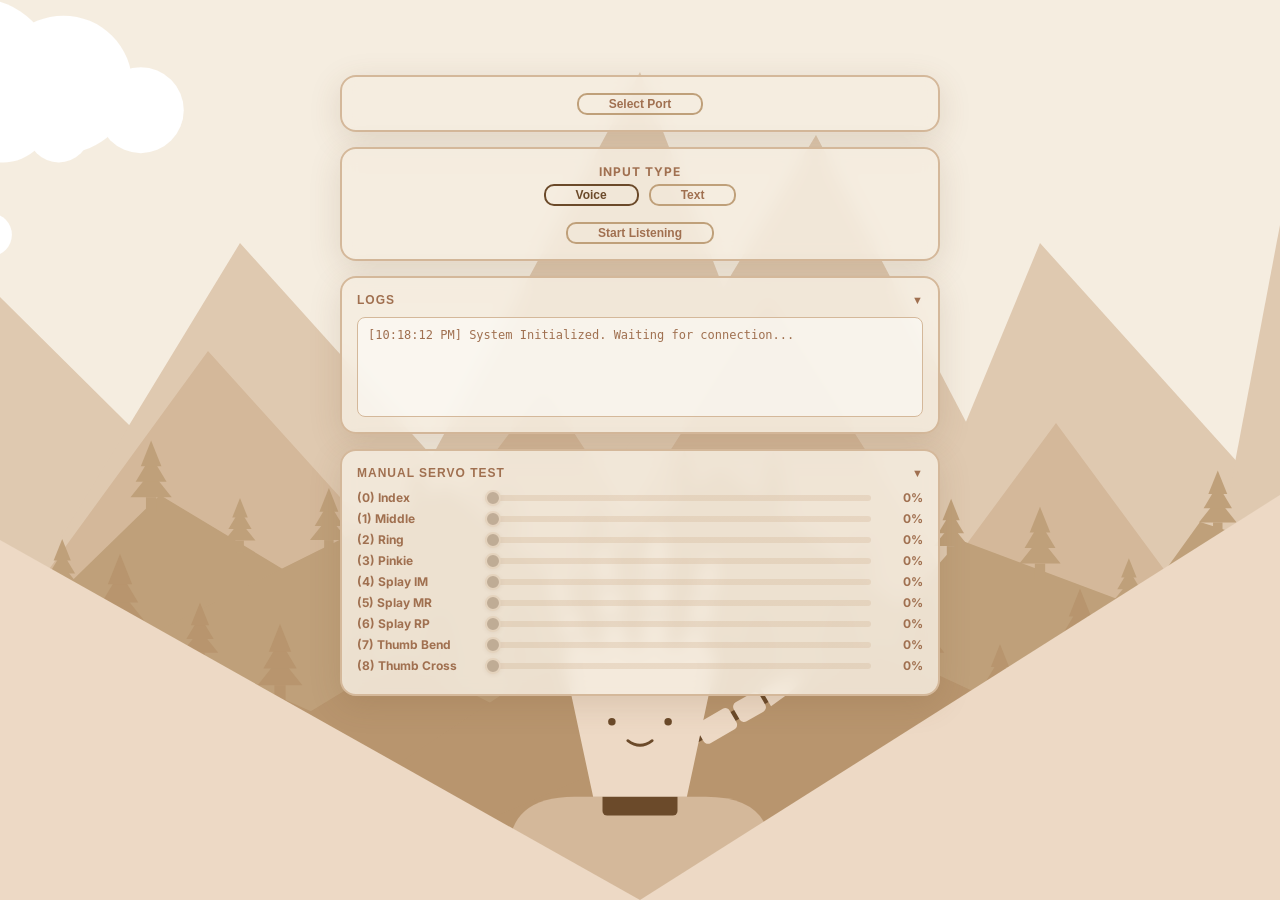
==== commit 981b7864: "fix(servos): adjust servo parameters for improved control and add rock horns gesture" ====
--- a/speechRecognition/index.html
+++ b/speechRecognition/index.html
@@ -492,47 +492,47 @@
       <div class="collapsible-body" id="servo-body">
       <div class="servo-row">
         <label for="servo-0">(0) Index</label>
-        <input class="servo-slider" id="servo-0" type="range" min="0" max="100" value="0" data-servo-index="0" disabled />
+        <input class="servo-slider" id="servo-0" type="range" min="0" max="100" step="0.1" value="0" data-servo-index="0" disabled />
         <span class="servo-value" id="servo-value-0">0%</span>
       </div>
       <div class="servo-row">
         <label for="servo-1">(1) Middle</label>
-        <input class="servo-slider" id="servo-1" type="range" min="0" max="100" value="0" data-servo-index="1" disabled />
+        <input class="servo-slider" id="servo-1" type="range" min="0" max="100" step="0.1" value="0" data-servo-index="1" disabled />
         <span class="servo-value" id="servo-value-1">0%</span>
       </div>
       <div class="servo-row">
         <label for="servo-2">(2) Ring</label>
-        <input class="servo-slider" id="servo-2" type="range" min="0" max="100" value="0" data-servo-index="2" disabled />
+        <input class="servo-slider" id="servo-2" type="range" min="0" max="100" step="0.1" value="0" data-servo-index="2" disabled />
         <span class="servo-value" id="servo-value-2">0%</span>
       </div>
       <div class="servo-row">
         <label for="servo-3">(3) Pinkie</label>
-        <input class="servo-slider" id="servo-3" type="range" min="0" max="100" value="0" data-servo-index="3" disabled />
+        <input class="servo-slider" id="servo-3" type="range" min="0" max="100" step="0.1" value="0" data-servo-index="3" disabled />
         <span class="servo-value" id="servo-value-3">0%</span>
       </div>
       <div class="servo-row">
         <label for="servo-4">(4) Splay IM</label>
-        <input class="servo-slider" id="servo-4" type="range" min="0" max="100" value="0" data-servo-index="4" disabled />
+        <input class="servo-slider" id="servo-4" type="range" min="0" max="100" step="0.1" value="0" data-servo-index="4" disabled />
         <span class="servo-value" id="servo-value-4">0%</span>
       </div>
       <div class="servo-row">
         <label for="servo-5">(5) Splay MR</label>
-        <input class="servo-slider" id="servo-5" type="range" min="0" max="100" value="0" data-servo-index="5" disabled />
+        <input class="servo-slider" id="servo-5" type="range" min="0" max="100" step="0.1" value="0" data-servo-index="5" disabled />
         <span class="servo-value" id="servo-value-5">0%</span>
       </div>
       <div class="servo-row">
         <label for="servo-6">(6) Splay RP</label>
-        <input class="servo-slider" id="servo-6" type="range" min="0" max="100" value="0" data-servo-index="6" disabled />
+        <input class="servo-slider" id="servo-6" type="range" min="0" max="100" step="0.1" value="0" data-servo-index="6" disabled />
         <span class="servo-value" id="servo-value-6">0%</span>
       </div>
       <div class="servo-row">
         <label for="servo-7">(7) Thumb Bend</label>
-        <input class="servo-slider" id="servo-7" type="range" min="0" max="100" value="0" data-servo-index="7" disabled />
+        <input class="servo-slider" id="servo-7" type="range" min="0" max="100" step="0.1" value="0" data-servo-index="7" disabled />
         <span class="servo-value" id="servo-value-7">0%</span>
       </div>
       <div class="servo-row">
         <label for="servo-8">(8) Thumb Cross</label>
-        <input class="servo-slider" id="servo-8" type="range" min="0" max="100" value="0" data-servo-index="8" disabled />
+        <input class="servo-slider" id="servo-8" type="range" min="0" max="100" step="0.1" value="0" data-servo-index="8" disabled />
         <span class="servo-value" id="servo-value-8">0%</span>
       </div>
       </div><!-- end servo-body -->
@@ -782,10 +782,10 @@
       const slider = document.getElementById(`servo-${index}`);
       const valueLabel = document.getElementById(`servo-value-${index}`);
       if (slider && !activeDrag[index]) {
-        slider.value = String(clamped);
+        slider.value = clamped.toFixed(1);
         updateSliderFill(slider);
       }
-      if (valueLabel) valueLabel.innerText = `${Math.round(clamped)}%`;
+      if (valueLabel) valueLabel.innerText = `${clamped.toFixed(1)}%`;
     }
 
     function animateServoUi() {
@@ -825,7 +825,7 @@
 
     function sendRawServoState() {
       if (!writer || isSigning) return;
-      const payload = 'raw,' + servoPercents.map((v) => Math.round(v)).join(',');
+      const payload = 'raw,' + servoPercents.map((v) => Math.max(0, Math.min(100, Number(v) || 0)).toFixed(1)).join(',');
       writer.write(encoder.encode(payload + "\n"));
     }
 
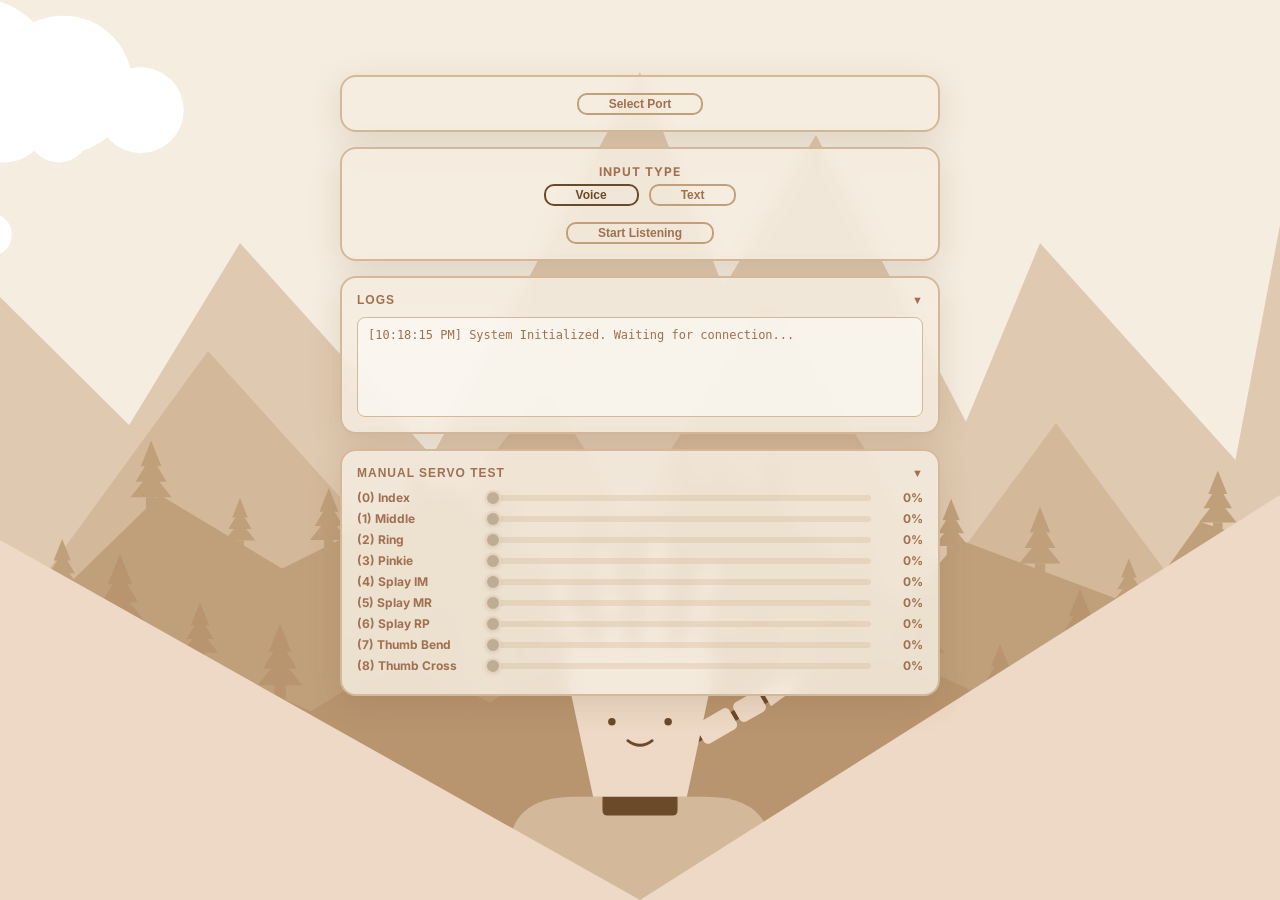
==== commit f974f015: "feat(commands): enhance command handling with dynamic command list retrieval and fallback commands" ====
--- a/speechRecognition/index.html
+++ b/speechRecognition/index.html
@@ -755,7 +755,8 @@
     let isSigning = false;
     let resolveCurrentSign = null;
 
-    const COMMANDS = ['open', 'spread', 'fist', 'point', 'thumbs up'];
+    const FALLBACK_COMMANDS = ['open', 'spread', 'fist', 'point', 'thumbs up', 'rock horns'];
+    let COMMANDS = [...FALLBACK_COMMANDS];
     const encoder = new TextEncoder();
     const SERVO_COUNT = 9;
     const servoPercents = new Array(SERVO_COUNT).fill(0);
@@ -849,7 +850,22 @@
           buffer = lines.pop();
           for (const line of lines) {
             const trimmed = line.trim();
-            if (trimmed === 'DONE' && resolveCurrentSign) {
+            if (!trimmed) continue;
+
+            if (trimmed.startsWith('COMMANDS_LIST:[')) {
+              const jsonStr = trimmed.substring('COMMANDS_LIST:'.length);
+              try {
+                const parsed = JSON.parse(jsonStr);
+                if (Array.isArray(parsed) && parsed.length > 0) {
+                  COMMANDS = parsed
+                    .map((c) => String(c).toLowerCase().trim())
+                    .filter(Boolean);
+                  logMessage(`Commands synced: ${COMMANDS.join(', ')}`, 'sys');
+                }
+              } catch (e) {
+                logMessage('Failed to parse command list; using fallback commands', 'err');
+              }
+            } else if (trimmed === 'DONE' && resolveCurrentSign) {
               resolveCurrentSign();
               resolveCurrentSign = null;
             } else if (trimmed.startsWith('STATE,')) {
@@ -857,6 +873,8 @@
               if (values.length === SERVO_COUNT) {
                 applyServoState(values);
               }
+            } else if (trimmed.startsWith('Unknown command:')) {
+              logMessage(trimmed, 'err');
             }
           }
         }
@@ -874,13 +892,14 @@
 
     function parseTokens(text) {
       const tokens = [];
+      const normalizedCommands = COMMANDS.map((c) => c.toLowerCase());
       const words = text.split(/\s+/).filter(Boolean);
       let i = 0;
       while (i < words.length) {
         let matched = false;
         for (let len = words.length - i; len > 1; len--) {
           const phrase = words.slice(i, i + len).join(' ');
-          if (COMMANDS.includes(phrase)) {
+          if (normalizedCommands.includes(phrase)) {
             tokens.push(phrase);
             i += len;
             matched = true;
@@ -888,7 +907,7 @@
           }
         }
         if (!matched) {
-          if (COMMANDS.includes(words[i])) {
+          if (normalizedCommands.includes(words[i])) {
             tokens.push(words[i]);
           } else {
             for (const ch of words[i].toUpperCase()) {
@@ -936,6 +955,7 @@
         writer = port.writable.getWriter();
         reader = port.readable.getReader();
         startReader();
+        await writer.write(encoder.encode("GET_COMMANDS\n"));
         setServoControlsDisabled(false);
         logMessage("Arduino Connected Successfully", 'sys');
         document.getElementById('connect-btn').innerText = "Connected";
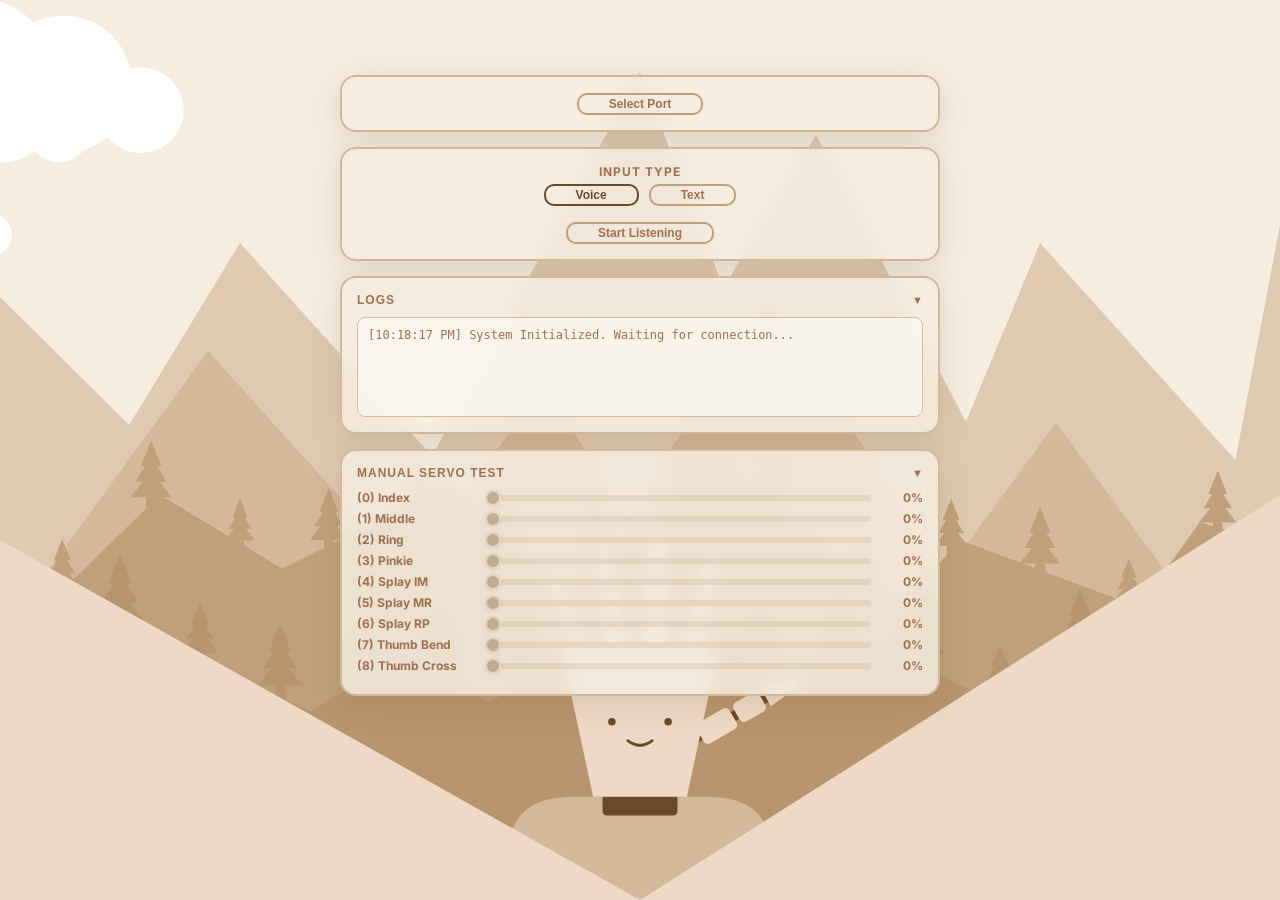
==== commit a594f05c: "refactor" ====
--- a/speechRecognition/index.html
+++ b/speechRecognition/index.html
@@ -5,338 +5,10 @@
   <meta charset="UTF-8" />
   <link rel="preconnect" href="https://fonts.googleapis.com" />
   <link rel="preconnect" href="https://fonts.gstatic.com" crossorigin />
+  <link rel="stylesheet" href="palette.css" />
+  <link rel="stylesheet" href="styles.css" />
   <link href="https://fonts.googleapis.com/css2?family=Inter:wght@400;600;700&display=swap" rel="stylesheet" />
   <title>Background</title>
-  <style>
-    * {
-      margin: 0;
-      padding: 0;
-      box-sizing: border-box;
-    }
-
-    body {
-      width: 100vw;
-      height: 100vh;
-      overflow: hidden;
-      background-color: #F5EDE0;
-    }
-
-    .layer-svg {
-      display: block;
-      position: absolute;
-      top: 0;
-      left: 0;
-      width: 100vw;
-      height: 100vh;
-    }
-
-    @keyframes floatCloudsBg {
-      from {
-        transform: translateX(1050px);
-      }
-
-      to {
-        transform: translateX(-150px);
-      }
-    }
-
-    @keyframes floatCloudsMid {
-      from {
-        transform: translateX(1100px);
-      }
-
-      to {
-        transform: translateX(-250px);
-      }
-    }
-
-    @keyframes floatCloudsFg {
-      from {
-        transform: translateX(1200px);
-      }
-
-      to {
-        transform: translateX(-300px);
-      }
-    }
-
-    .cloud {
-      fill: #FFFFFF;
-      animation-timing-function: linear;
-      animation-iteration-count: infinite;
-      animation-duration: 60s;
-    }
-
-    .cloud-1 {
-      animation-name: floatCloudsMid;
-      animation-delay: 0s;
-    }
-
-    .cloud-2 {
-      animation-name: floatCloudsBg;
-      animation-delay: -20s;
-    }
-
-    .cloud-3 {
-      animation-name: floatCloudsFg;
-      animation-delay: -40s;
-    }
-
-    #ui-overlay {
-      position: absolute;
-      top: 75px;
-      left: 50%;
-      transform: translateX(-50%);
-      width: 600px;
-      max-width: 90vw;
-      display: flex;
-      flex-direction: column;
-      gap: 15px;
-      font-family: 'Inter', sans-serif;
-      z-index: 10;
-      pointer-events: auto;
-    }
-
-    .ui-panel {
-      background-color: rgba(245, 237, 224, 0.85);
-      backdrop-filter: blur(8px);
-      border: 2px solid #D4B89A;
-      border-radius: 16px;
-      padding: 15px;
-      box-shadow: 0 8px 32px rgba(107, 74, 42, 0.15);
-      text-align: center;
-      color: #6B4A2A;
-    }
-
-    button {
-      background-color: transparent;
-      border: 2px solid #BFA07A;
-      color: #A07050;
-      border-radius: 10px;
-      padding: 2px 30px;
-      font-size: 12px;
-      font-weight: bold;
-      cursor: pointer;
-      transition: all 0.3s ease;
-      outline: none;
-    }
-
-    button:hover {
-      border-color: #8B5E3C;
-      color: #8B5E3C;
-      box-shadow: 0 4px 10px rgba(139, 94, 60, 0.15);
-    }
-
-    button.active {
-      background-color: transparent;
-      border-color: #6B4A2A;
-      color: #6B4A2A;
-    }
-
-    .toggle-group {
-      display: flex;
-      justify-content: center;
-      gap: 10px;
-      margin-top: 5px;
-    }
-
-    .input-container {
-      display: none;
-    }
-
-    .input-container.active-container {
-      display: block;
-    }
-
-    #text-input {
-      width: 100%;
-      background-color: #F5EDE0;
-      border: 2px solid #D4B89A;
-      color: #6B4A2A;
-      border-radius: 12px;
-      padding: 10px;
-      font-size: 14px;
-      outline: none;
-    }
-
-    #text-input:focus {
-      border-color: #A07050;
-    }
-
-    .label {
-      font-size: 12px;
-      text-transform: uppercase;
-      letter-spacing: 1px;
-      font-weight: bold;
-      color: #A07050;
-      display: block;
-      margin-bottom: 5px;
-    }
-
-    #logs-container {
-      text-align: left;
-    }
-
-    #logs {
-      background-color: rgba(255, 255, 255, 0.5);
-      border: 1px solid #D4B89A;
-      border-radius: 8px;
-      padding: 10px;
-      height: 100px;
-      overflow-y: auto;
-      font-family: monospace;
-      font-size: 12px;
-      color: #6B4A2A;
-    }
-
-    .log-msg {
-      margin-bottom: 4px;
-    }
-
-    .log-sys {
-      color: #A07050;
-    }
-
-    .log-data {
-      color: #7A5230;
-      font-weight: bold;
-    }
-
-    .log-err {
-      color: #C08040;
-    }
-
-    #servo-panel {
-      text-align: left;
-    }
-
-    .servo-row {
-      display: grid;
-      grid-template-columns: 120px 1fr 44px;
-      gap: 8px;
-      align-items: center;
-      margin-bottom: 6px;
-    }
-
-    .servo-row label {
-      font-size: 12px;
-      font-weight: bold;
-      color: #A07050;
-    }
-
-    .servo-row input[type="range"] {
-      width: 100%;
-    }
-
-    .servo-value {
-      font-size: 12px;
-      font-weight: bold;
-      text-align: right;
-      color: #A07050;
-    }
-
-    input[type="range"] {
-      -webkit-appearance: none;
-      appearance: none;
-      height: 6px;
-      border-radius: 99px;
-      background: linear-gradient(to right, #A07050 0%, #A07050 var(--val, 0%), #D4B89A var(--val, 0%), #D4B89A 100%);
-      outline: none;
-      cursor: pointer;
-      transition: opacity 0.2s ease;
-    }
-
-    input[type="range"]:disabled {
-      opacity: 0.35;
-      cursor: not-allowed;
-    }
-
-    /* Webkit thumb */
-    input[type="range"]::-webkit-slider-thumb {
-      -webkit-appearance: none;
-      appearance: none;
-      width: 16px;
-      height: 16px;
-      border-radius: 50%;
-      background: #6B4A2A;
-      border: 2px solid #D4B89A;
-      box-shadow: 0 1px 4px rgba(107, 74, 42, 0.25);
-      transition: transform 0.15s ease, box-shadow 0.15s ease;
-    }
-
-    input[type="range"]:not(:disabled)::-webkit-slider-thumb:hover {
-      transform: scale(1.2);
-      box-shadow: 0 0 0 4px rgba(160, 112, 80, 0.2);
-    }
-
-    input[type="range"]:not(:disabled):active::-webkit-slider-thumb {
-      transform: scale(1.15);
-      box-shadow: 0 0 0 6px rgba(160, 112, 80, 0.25);
-    }
-
-    /* Firefox thumb */
-    input[type="range"]::-moz-range-thumb {
-      width: 16px;
-      height: 16px;
-      border-radius: 50%;
-      background: #6B4A2A;
-      border: 2px solid #D4B89A;
-      box-shadow: 0 1px 4px rgba(107, 74, 42, 0.25);
-      cursor: pointer;
-      transition: transform 0.15s ease, box-shadow 0.15s ease;
-    }
-
-    input[type="range"]:not(:disabled)::-moz-range-thumb:hover {
-      transform: scale(1.2);
-      box-shadow: 0 0 0 4px rgba(160, 112, 80, 0.2);
-    }
-
-    .collapsible-header {
-      display: flex;
-      justify-content: space-between;
-      align-items: center;
-      width: 100%;
-      background: none;
-      border: none;
-      padding: 0;
-      cursor: pointer;
-      margin-bottom: 0;
-    }
-
-    .collapsible-header:hover {
-      border-color: transparent;
-      box-shadow: none;
-    }
-
-    .collapsible-header .label {
-      margin-bottom: 0;
-    }
-
-    .chevron {
-      font-size: 11px;
-      color: #A07050;
-      transition: transform 0.25s ease;
-      display: inline-block;
-    }
-
-    .chevron.collapsed {
-      transform: rotate(-90deg);
-    }
-
-    .collapsible-body {
-      overflow: hidden;
-      max-height: 600px;
-      transition: max-height 0.3s ease, opacity 0.25s ease, margin-top 0.25s ease;
-      opacity: 1;
-      margin-top: 10px;
-    }
-
-    .collapsible-body.collapsed {
-      max-height: 0;
-      opacity: 0;
-      margin-top: 0;
-    }
-  </style>
 </head>
 
 <body>
@@ -385,61 +57,61 @@
     <!-- Mechanical Hand Character -->
     <g id="mechanical-hand" transform="translate(512, 576) scale(0.6)">
       <!-- Shoulders -->
-      <path d="M -140,0 L -140,-50 Q -140,-110 -70,-110 L 70,-110 Q 140,-110 140,-50 L 140,0 Z" fill="#D4B89A" />
+      <path d="M -140,0 L -140,-50 Q -140,-110 -70,-110 L 70,-110 Q 140,-110 140,-50 L 140,0 Z" fill="var(--color-4)" />
 
       <!-- Neck -->
-      <rect x="-40" y="-130" width="80" height="40" rx="5" fill="#6B4A2A" />
+      <rect x="-40" y="-130" width="80" height="40" rx="5" fill="var(--color-12)" />
 
       <g id="upper-hand">
         <!-- Fingers -->
         <g id="hand-fingers">
           <!-- Pinky -->
           <g transform="translate(-60, -255) rotate(-20) scale(0.75)">
-            <rect x="-6" y="-100" width="12" height="120" rx="6" fill="#6B4A2A" />
-            <rect x="-14" y="-35" width="28" height="45" rx="6" fill="#EDD9C5" />
-            <rect x="-13" y="-75" width="26" height="35" rx="6" fill="#EDD9C5" />
-            <path d="M -12,-80 L 12,-80 L 10,-100 Q 5,-130 0,-130 Q -5,-130 -10,-100 Z" fill="#EDD9C5" />
+            <rect x="-6" y="-100" width="12" height="120" rx="6" fill="var(--color-12)" />
+            <rect x="-14" y="-35" width="28" height="45" rx="6" fill="var(--color-2)" />
+            <rect x="-13" y="-75" width="26" height="35" rx="6" fill="var(--color-2)" />
+            <path d="M -12,-80 L 12,-80 L 10,-100 Q 5,-130 0,-130 Q -5,-130 -10,-100 Z" fill="var(--color-2)" />
           </g>
           <!-- Ring -->
           <g transform="translate(-25, -265) rotate(-8) scale(0.9)">
-            <rect x="-6" y="-100" width="12" height="120" rx="6" fill="#6B4A2A" />
-            <rect x="-14" y="-35" width="28" height="45" rx="6" fill="#EDD9C5" />
-            <rect x="-13" y="-75" width="26" height="35" rx="6" fill="#EDD9C5" />
-            <path d="M -12,-80 L 12,-80 L 10,-100 Q 5,-130 0,-130 Q -5,-130 -10,-100 Z" fill="#EDD9C5" />
+            <rect x="-6" y="-100" width="12" height="120" rx="6" fill="var(--color-12)" />
+            <rect x="-14" y="-35" width="28" height="45" rx="6" fill="var(--color-2)" />
+            <rect x="-13" y="-75" width="26" height="35" rx="6" fill="var(--color-2)" />
+            <path d="M -12,-80 L 12,-80 L 10,-100 Q 5,-130 0,-130 Q -5,-130 -10,-100 Z" fill="var(--color-2)" />
           </g>
           <!-- Middle -->
           <g transform="translate(15, -268) rotate(2) scale(1.0)">
-            <rect x="-6" y="-100" width="12" height="120" rx="6" fill="#6B4A2A" />
-            <rect x="-14" y="-35" width="28" height="45" rx="6" fill="#EDD9C5" />
-            <rect x="-13" y="-75" width="26" height="35" rx="6" fill="#EDD9C5" />
-            <path d="M -12,-80 L 12,-80 L 10,-100 Q 5,-130 0,-130 Q -5,-130 -10,-100 Z" fill="#EDD9C5" />
+            <rect x="-6" y="-100" width="12" height="120" rx="6" fill="var(--color-12)" />
+            <rect x="-14" y="-35" width="28" height="45" rx="6" fill="var(--color-2)" />
+            <rect x="-13" y="-75" width="26" height="35" rx="6" fill="var(--color-2)" />
+            <path d="M -12,-80 L 12,-80 L 10,-100 Q 5,-130 0,-130 Q -5,-130 -10,-100 Z" fill="var(--color-2)" />
           </g>
           <!-- Index -->
           <g transform="translate(55, -260) rotate(12) scale(0.85)">
-            <rect x="-6" y="-100" width="12" height="120" rx="6" fill="#6B4A2A" />
-            <rect x="-14" y="-35" width="28" height="45" rx="6" fill="#EDD9C5" />
-            <rect x="-13" y="-75" width="26" height="35" rx="6" fill="#EDD9C5" />
-            <path d="M -12,-80 L 12,-80 L 10,-100 Q 5,-130 0,-130 Q -5,-130 -10,-100 Z" fill="#EDD9C5" />
+            <rect x="-6" y="-100" width="12" height="120" rx="6" fill="var(--color-12)" />
+            <rect x="-14" y="-35" width="28" height="45" rx="6" fill="var(--color-2)" />
+            <rect x="-13" y="-75" width="26" height="35" rx="6" fill="var(--color-2)" />
+            <path d="M -12,-80 L 12,-80 L 10,-100 Q 5,-130 0,-130 Q -5,-130 -10,-100 Z" fill="var(--color-2)" />
           </g>
           <!-- Thumb -->
           <g transform="translate(72, -180) rotate(60) scale(0.9)">
-            <rect x="-6" y="-100" width="12" height="120" rx="6" fill="#6B4A2A" />
-            <rect x="-14" y="-35" width="28" height="45" rx="6" fill="#EDD9C5" />
-            <rect x="-13" y="-75" width="26" height="35" rx="6" fill="#EDD9C5" />
-            <path d="M -12,-80 L 12,-80 L 10,-100 Q 5,-130 0,-130 Q -5,-130 -10,-100 Z" fill="#EDD9C5" />
+            <rect x="-6" y="-100" width="12" height="120" rx="6" fill="var(--color-12)" />
+            <rect x="-14" y="-35" width="28" height="45" rx="6" fill="var(--color-2)" />
+            <rect x="-13" y="-75" width="26" height="35" rx="6" fill="var(--color-2)" />
+            <path d="M -12,-80 L 12,-80 L 10,-100 Q 5,-130 0,-130 Q -5,-130 -10,-100 Z" fill="var(--color-2)" />
           </g>
         </g>
 
         <!-- Palm Base -->
-        <path d="M -50,-110 L -80,-250 Q -85,-270 -60,-270 L 60,-270 Q 85,-270 80,-250 L 50,-110 Z" fill="#EDD9C5" />
+        <path d="M -50,-110 L -80,-250 Q -85,-270 -60,-270 L 60,-270 Q 85,-270 80,-250 L 50,-110 Z" fill="var(--color-2)" />
 
         <!-- Face -->
         <g id="character-face">
           <!-- Eyes -->
-          <circle cx="-30" cy="-190" r="4" fill="#6B4A2A" />
-          <circle cx="30" cy="-190" r="4" fill="#6B4A2A" />
+          <circle cx="-30" cy="-190" r="4" fill="var(--color-12)" />
+          <circle cx="30" cy="-190" r="4" fill="var(--color-12)" />
           <!-- Smile -->
-          <path id="character-mouth" d="M -13,-170 Q 0,-160 13,-170" stroke="#6B4A2A" stroke-width="3" stroke-linecap="round" fill="none" />
+          <path id="character-mouth" d="M -13,-170 Q 0,-160 13,-170" stroke="var(--color-12)" stroke-width="3" stroke-linecap="round" fill="none" />
         </g>
       </g>
     </g>
@@ -490,645 +162,12 @@
         <span class="chevron" id="servo-chevron">&#9660;</span>
       </button>
       <div class="collapsible-body" id="servo-body">
-      <div class="servo-row">
-        <label for="servo-0">(0) Index</label>
-        <input class="servo-slider" id="servo-0" type="range" min="0" max="100" step="0.1" value="0" data-servo-index="0" disabled />
-        <span class="servo-value" id="servo-value-0">0%</span>
-      </div>
-      <div class="servo-row">
-        <label for="servo-1">(1) Middle</label>
-        <input class="servo-slider" id="servo-1" type="range" min="0" max="100" step="0.1" value="0" data-servo-index="1" disabled />
-        <span class="servo-value" id="servo-value-1">0%</span>
-      </div>
-      <div class="servo-row">
-        <label for="servo-2">(2) Ring</label>
-        <input class="servo-slider" id="servo-2" type="range" min="0" max="100" step="0.1" value="0" data-servo-index="2" disabled />
-        <span class="servo-value" id="servo-value-2">0%</span>
-      </div>
-      <div class="servo-row">
-        <label for="servo-3">(3) Pinkie</label>
-        <input class="servo-slider" id="servo-3" type="range" min="0" max="100" step="0.1" value="0" data-servo-index="3" disabled />
-        <span class="servo-value" id="servo-value-3">0%</span>
-      </div>
-      <div class="servo-row">
-        <label for="servo-4">(4) Splay IM</label>
-        <input class="servo-slider" id="servo-4" type="range" min="0" max="100" step="0.1" value="0" data-servo-index="4" disabled />
-        <span class="servo-value" id="servo-value-4">0%</span>
-      </div>
-      <div class="servo-row">
-        <label for="servo-5">(5) Splay MR</label>
-        <input class="servo-slider" id="servo-5" type="range" min="0" max="100" step="0.1" value="0" data-servo-index="5" disabled />
-        <span class="servo-value" id="servo-value-5">0%</span>
-      </div>
-      <div class="servo-row">
-        <label for="servo-6">(6) Splay RP</label>
-        <input class="servo-slider" id="servo-6" type="range" min="0" max="100" step="0.1" value="0" data-servo-index="6" disabled />
-        <span class="servo-value" id="servo-value-6">0%</span>
-      </div>
-      <div class="servo-row">
-        <label for="servo-7">(7) Thumb Bend</label>
-        <input class="servo-slider" id="servo-7" type="range" min="0" max="100" step="0.1" value="0" data-servo-index="7" disabled />
-        <span class="servo-value" id="servo-value-7">0%</span>
-      </div>
-      <div class="servo-row">
-        <label for="servo-8">(8) Thumb Cross</label>
-        <input class="servo-slider" id="servo-8" type="range" min="0" max="100" step="0.1" value="0" data-servo-index="8" disabled />
-        <span class="servo-value" id="servo-value-8">0%</span>
-      </div>
+      <div id="servo-rows"></div>
       </div><!-- end servo-body -->
     </div>
   </div>
 
-  <script>
-    const sceneStretch = document.getElementById('scene-stretch');
-
-    // ── Helpers ──────────────────────────────────────────────
-    function p(x, y) { return `${x},${y}`; }
-    function tri(ax, ay, bx, by, cx, cy) { return `M ${p(ax, ay)} L ${p(bx, by)} L ${p(cx, cy)} Z`; }
-    function makePath(d, fill) {
-      const el = document.createElementNS('http://www.w3.org/2000/svg', 'path');
-      el.setAttribute('d', d);
-      el.setAttribute('fill', fill);
-      return el;
-    }
-
-    const C = {
-      cream: '#F5EDE0', blushBeige: '#EDD9C5', warmSand: '#DFC9B0',
-      mutedTan: '#D4B89A', softCaramel: '#CCB08A', mediumTan: '#BFA07A',
-      goldenTan: '#B8956E', warmAmber: '#C08040', medBrown: '#A07050',
-      darkSaddle: '#8B5E3C', deepBrown: '#7A5230', darkest: '#6B4A2A'
-    };
-
-    const BASE_W = 1024;
-    const BASE_H = 576;
-
-    // ── Mountain Data ─────────────────────────────────────────
-    const farMtns = [[0.1, 0.33, -0.1, 0.48], [0.25, 0.27, 0, 0.62], [0.5, 0.08, 0.22, 0.7], [0.61, 0.15, 0.32, 0.86], [0.75, 0.27, 0.58, 1.12], [0.9, 0.25, 0.82, 1.2]];
-    const nearMtns = [[0.05, 0.57, -0.18, 0.3], [0.23, 0.39, -0.02, 0.54], [0.44, 0.43, 0.2, 0.65], [0.58, 0.33, 0.34, 0.82], [0.76, 0.47, 0.54, 0.98], [0.91, 0.55, 0.72, 1.1], [1.06, 0.45, 0.9, 1.3]];
-    const midMtns = [
-      [0.08, 0.62, -0.12, 0.38], [0.20, 0.55, -0.06, 0.62], [0.38, 0.54, -0.14, 0.67],
-      [0.55, 0.52, 0.2, 0.9], [0.70, 0.6, 0.50, 1.3], [0.85, 0.58, 0.68, 1.6], [1.00, 0.62, 0.82, 1.18],
-    ];
-    const frontMtns = [
-      [0.05, 0.75, -0.25, 0.40], [0.18, 0.70, -0.12, 0.56], [0.35, 0.73, 0.1, 0.65],
-      [0.50, 0.67, 0.22, 0.87], [0.65, 0.72, 0.29, 0.99], [0.80, 0.71, 0.52, 1.20], [0.95, 0.74, 0.68, 1.35],
-    ];
-
-    function renderMountains(groupId, mtns, color) {
-      const g = document.getElementById(groupId);
-      mtns.forEach(([ax, ay, bl, br]) => {
-        g.appendChild(makePath(tri(BASE_W * ax, BASE_H * ay, BASE_W * bl, BASE_H, BASE_W * br, BASE_H), color));
-      });
-    }
-
-    function getMountainEdgeY(mtns, nx) {
-      let minY = 1.0;
-      for (const [ax, ay, bl, br] of mtns) {
-        if (nx < bl || nx > br) continue;
-        let y = nx <= ax ? 1.0 + (ay - 1.0) * (nx - bl) / (ax - bl) : ay + (1.0 - ay) * (nx - ax) / (br - ax);
-        if (y < minY) minY = y;
-      }
-      return minY;
-    }
-
-    function drawTree(group, x, y, scale, color) {
-      const trunkW = 10 * scale;
-      const trunkH = 15 * scale;
-      const trunk = document.createElementNS('http://www.w3.org/2000/svg', 'rect');
-      trunk.setAttribute('x', x - trunkW / 2);
-      trunk.setAttribute('y', y - trunkH);
-      trunk.setAttribute('width', trunkW);
-      trunk.setAttribute('height', trunkH);
-      trunk.setAttribute('fill', color);
-      group.appendChild(trunk);
-
-      for (let i = 0; i < 3; i++) {
-        const tierW = (40 - (i * 10)) * scale;
-        const tierH = 25 * scale;
-        const bottomY = y - trunkH - (i * 15 * scale);
-        group.appendChild(makePath(tri(x, bottomY - tierH, x - tierW / 2, bottomY, x + tierW / 2, bottomY), color));
-      }
-    }
-
-    function renderTreesOnMountains(groupId, mtns, color, count, baseScale, stemOffset) {
-      const group = document.getElementById(groupId);
-      for (let i = 0; i < count; i++) {
-        const nx = (i + 0.5) / count;
-        const edgeY = getMountainEdgeY(mtns, nx);
-        if (edgeY >= 0.98) continue;
-        const scale = baseScale * (0.8 + 0.4 * (((i * 7 + 3) % 5) / 4));
-        drawTree(group, BASE_W * nx, BASE_H * (edgeY + stemOffset), scale, color);
-      }
-    }
-
-    // ── Ground Animation Logic (Solid Geometry) ────────────────
-    let leftGroundPath, rightGroundPath;
-    let animProgress = 1;
-
-    function initGround(W, H) {
-      sceneStretch.setAttribute('viewBox', `0 0 ${W} ${H}`);
-      const ground = document.getElementById('ground');
-      ground.innerHTML = '';
-
-      // Initialize the empty paths
-      leftGroundPath = makePath('', C.blushBeige);
-      rightGroundPath = makePath('', C.blushBeige);
-
-      ground.appendChild(leftGroundPath);
-      ground.appendChild(rightGroundPath);
-
-      // Render the current state instantly
-      updateGroundPaths(W, H, animProgress);
-    }
-
-    function updateGroundPaths(W, H, progress) {
-      if (!leftGroundPath || !rightGroundPath) return;
-
-      const px = W / 2;
-      const py = H;
-
-      // Smooth easing (Cubic Ease In-Out)
-      const ease = progress < 0.5 ? 4 * progress * progress * progress : 1 - Math.pow(-2 * progress + 2, 3) / 2;
-
-      // If at the very beginning, draw full screen rectangles with a tiny 1px overlap 
-      // in the center so there are no visual hairline cracks before it opens
-      if (ease < 0.001) {
-        leftGroundPath.setAttribute('d', `M ${px + 1},${py} L 0,${H} L 0,0 L ${px + 1},0 Z`);
-        rightGroundPath.setAttribute('d', `M ${px - 1},${py} L ${W},${H} L ${W},0 L ${px - 1},0 Z`);
-        return;
-      }
-
-      // Calculate the angles. It starts pointing straight up (-PI/2) and sweeps outward.
-      const startAngle = -Math.PI / 2;
-
-      // Calculate the final resting angles of your specific valley triangles
-      const targetAngleLeft = Math.atan2((H * 0.6) - py, 0 - px);
-      const targetAngleRight = Math.atan2((H * 0.55) - py, W - px);
-
-      const angleLeft = startAngle + ease * (targetAngleLeft - startAngle);
-      const angleRight = startAngle + ease * (targetAngleRight - startAngle);
-
-      // --- Left Curtain Math ---
-      let dLeft = "";
-      // Find where the sweeping line intersects the top edge of the screen
-      let x_top = px - py * (Math.cos(angleLeft) / Math.sin(angleLeft));
-
-      if (x_top >= 0) {
-        // If the line hits the top edge, the shape covers the bottom left corner up to the top
-        dLeft = `M ${px},${py} L 0,${H} L 0,0 L ${x_top},0 Z`;
-      } else {
-        // If the line swings past the top left corner, it now hits the left wall
-        let y_left = py - px * (Math.sin(angleLeft) / Math.cos(angleLeft));
-        dLeft = `M ${px},${py} L 0,${H} L 0,${y_left} Z`;
-      }
-
-      // --- Right Curtain Math ---
-      let dRight = "";
-      let x_top_r = px - py * (Math.cos(angleRight) / Math.sin(angleRight));
-
-      if (x_top_r <= W) {
-        // Hits top edge
-        dRight = `M ${px},${py} L ${W},${H} L ${W},0 L ${x_top_r},0 Z`;
-      } else {
-        // Hits right edge
-        let y_right = py + (W - px) * (Math.sin(angleRight) / Math.cos(angleRight));
-        dRight = `M ${px},${py} L ${W},${H} L ${W},${y_right} Z`;
-      }
-
-      // Update the SVG attributes directly
-      leftGroundPath.setAttribute('d', dLeft);
-      rightGroundPath.setAttribute('d', dRight);
-    }
-
-    function playAnimation() {
-      const duration = 1000; // 2.2 seconds 
-      const startTime = performance.now();
-
-      function step(time) {
-        const elapsed = time - startTime;
-        animProgress = Math.min(elapsed / duration, 1);
-
-        updateGroundPaths(window.innerWidth, window.innerHeight, animProgress);
-
-        if (animProgress < 1) {
-          requestAnimationFrame(step);
-        }
-      }
-      requestAnimationFrame(step);
-    }
-
-    // ── Init ───────────────────────────────────────────────────
-    renderMountains('mountains-far', farMtns, C.warmSand);
-    renderMountains('mountains-near', nearMtns, C.mutedTan);
-    renderMountains('mountains-mid', midMtns, C.mediumTan);
-    renderTreesOnMountains('trees-mid', midMtns, C.mediumTan, 18, 0.55, 0.01);
-    renderMountains('mountains-front', frontMtns, C.goldenTan);
-    renderTreesOnMountains('trees-front', frontMtns, C.goldenTan, 20, 0.65, 0.005);
-
-    // Set up the scene
-    initGround(window.innerWidth, window.innerHeight);
-
-    // Keep the geometric math responsive to window resizing
-    window.addEventListener('resize', () => {
-      initGround(window.innerWidth, window.innerHeight);
-    });
-
-    // Face follows cursor
-    const characterFace = document.getElementById('character-face');
-    document.addEventListener('mousemove', (e) => {
-      if (!characterFace) return;
-
-      const xPercent = e.clientX / window.innerWidth;
-      const yPercent = e.clientY / window.innerHeight;
-
-      // Shift face smoothly by up to max 12.5px in any direction
-      const dx = (xPercent - 0.5) * 25;
-      const dy = (yPercent - 0.5) * 25;
-
-      characterFace.setAttribute('transform', `translate(${dx}, ${dy})`);
-    });
-
-    // ── UI Integration Logic ─────────────────────────────────
-    let port, writer, reader;
-    let isListening = false;
-    let currentMode = 'voice';
-    let isSigning = false;
-    let resolveCurrentSign = null;
-
-    const FALLBACK_COMMANDS = ['open', 'spread', 'fist', 'point', 'thumbs up', 'rock horns'];
-    let COMMANDS = [...FALLBACK_COMMANDS];
-    const encoder = new TextEncoder();
-    const SERVO_COUNT = 9;
-    const servoPercents = new Array(SERVO_COUNT).fill(0);
-    const servoUiDisplayed = new Array(SERVO_COUNT).fill(0);
-    const servoUiTarget = new Array(SERVO_COUNT).fill(0);
-    let rawSendTimer = null;
-    let servoUiAnimFrame = null;
-    const activeDrag = new Array(SERVO_COUNT).fill(false);
-
-    function setInputLocked(locked) {
-      textInput.disabled = locked;
-      toggleListenBtn.disabled = locked;
-      setServoControlsDisabled(locked || !writer);
-    }
-
-    function setServoControlsDisabled(disabled) {
-      for (const slider of servoSliders) {
-        slider.disabled = disabled;
-      }
-    }
-
-    function renderServoValue(index, value) {
-      const clamped = Math.max(0, Math.min(100, value));
-      const slider = document.getElementById(`servo-${index}`);
-      const valueLabel = document.getElementById(`servo-value-${index}`);
-      if (slider && !activeDrag[index]) {
-        slider.value = clamped.toFixed(1);
-        updateSliderFill(slider);
-      }
-      if (valueLabel) valueLabel.innerText = `${clamped.toFixed(1)}%`;
-    }
-
-    function animateServoUi() {
-      let hasPending = false;
-      for (let i = 0; i < SERVO_COUNT; i++) {
-        const delta = servoUiTarget[i] - servoUiDisplayed[i];
-        if (Math.abs(delta) < 0.25) {
-          servoUiDisplayed[i] = servoUiTarget[i];
-        } else {
-          servoUiDisplayed[i] += delta * 0.28;
-          hasPending = true;
-        }
-        renderServoValue(i, servoUiDisplayed[i]);
-      }
-
-      if (hasPending) {
-        servoUiAnimFrame = requestAnimationFrame(animateServoUi);
-      } else {
-        servoUiAnimFrame = null;
-      }
-    }
-
-    function applyServoState(values) {
-      for (let i = 0; i < Math.min(values.length, SERVO_COUNT); i++) {
-        if (activeDrag[i]) {
-          continue;
-        }
-        const n = Math.max(0, Math.min(100, Number(values[i]) || 0));
-        servoPercents[i] = n;
-        servoUiTarget[i] = n;
-      }
-
-      if (!servoUiAnimFrame) {
-        servoUiAnimFrame = requestAnimationFrame(animateServoUi);
-      }
-    }
-
-    function sendRawServoState() {
-      if (!writer || isSigning) return;
-      const payload = 'raw,' + servoPercents.map((v) => Math.max(0, Math.min(100, Number(v) || 0)).toFixed(1)).join(',');
-      writer.write(encoder.encode(payload + "\n"));
-    }
-
-    function scheduleRawServoSend() {
-      if (rawSendTimer || !writer || isSigning) return;
-      rawSendTimer = setTimeout(() => {
-        rawSendTimer = null;
-        sendRawServoState();
-      }, 50);
-    }
-
-    async function startReader() {
-      const decoder = new TextDecoder();
-      let buffer = '';
-      try {
-        while (true) {
-          const { value, done } = await reader.read();
-          if (done) break;
-          buffer += decoder.decode(value);
-          const lines = buffer.split('\n');
-          buffer = lines.pop();
-          for (const line of lines) {
-            const trimmed = line.trim();
-            if (!trimmed) continue;
-
-            if (trimmed.startsWith('COMMANDS_LIST:[')) {
-              const jsonStr = trimmed.substring('COMMANDS_LIST:'.length);
-              try {
-                const parsed = JSON.parse(jsonStr);
-                if (Array.isArray(parsed) && parsed.length > 0) {
-                  COMMANDS = parsed
-                    .map((c) => String(c).toLowerCase().trim())
-                    .filter(Boolean);
-                  logMessage(`Commands synced: ${COMMANDS.join(', ')}`, 'sys');
-                }
-              } catch (e) {
-                logMessage('Failed to parse command list; using fallback commands', 'err');
-              }
-            } else if (trimmed === 'DONE' && resolveCurrentSign) {
-              resolveCurrentSign();
-              resolveCurrentSign = null;
-            } else if (trimmed.startsWith('STATE,')) {
-              const values = trimmed.split(',').slice(1);
-              if (values.length === SERVO_COUNT) {
-                applyServoState(values);
-              }
-            } else if (trimmed.startsWith('Unknown command:')) {
-              logMessage(trimmed, 'err');
-            }
-          }
-        }
-      } catch (e) {
-        logMessage('Reader error: ' + e.message, 'err');
-      }
-    }
-
-    async function sendAndWait(command) {
-      return new Promise((resolve) => {
-        resolveCurrentSign = resolve;
-        writer.write(encoder.encode(command + "\n"));
-      });
-    }
-
-    function parseTokens(text) {
-      const tokens = [];
-      const normalizedCommands = COMMANDS.map((c) => c.toLowerCase());
-      const words = text.split(/\s+/).filter(Boolean);
-      let i = 0;
-      while (i < words.length) {
-        let matched = false;
-        for (let len = words.length - i; len > 1; len--) {
-          const phrase = words.slice(i, i + len).join(' ');
-          if (normalizedCommands.includes(phrase)) {
-            tokens.push(phrase);
-            i += len;
-            matched = true;
-            break;
-          }
-        }
-        if (!matched) {
-          if (normalizedCommands.includes(words[i])) {
-            tokens.push(words[i]);
-          } else {
-            for (const ch of words[i].toUpperCase()) {
-              if (/[A-Z]/.test(ch)) tokens.push(ch);
-            }
-          }
-          i++;
-        }
-      }
-      return tokens;
-    }
-
-    async function signText(text) {
-      if (!writer) {
-        logMessage("Not connected to Arduino", 'err');
-        return;
-      }
-      isSigning = true;
-      setInputLocked(true);
-      const tokens = parseTokens(text);
-      for (const token of tokens) {
-        logMessage(`Signing: "${token}"`, 'sys');
-        await sendAndWait(token);
-      }
-      isSigning = false;
-      setInputLocked(false);
-    }
-
-    const logsEl = document.getElementById('logs');
-    function logMessage(msg, type = 'sys') {
-      const el = document.createElement('div');
-      el.className = `log-msg log-${type}`;
-      el.innerText = `[${new Date().toLocaleTimeString()}] ${msg}`;
-      logsEl.appendChild(el);
-      logsEl.scrollTop = logsEl.scrollHeight;
-    }
-
-    logMessage('System Initialized. Waiting for connection...', 'sys');
-
-    // Port Connection
-    document.getElementById('connect-btn').onclick = async () => {
-      try {
-        port = await navigator.serial.requestPort();
-        await port.open({ baudRate: 9600 });
-        writer = port.writable.getWriter();
-        reader = port.readable.getReader();
-        startReader();
-        await writer.write(encoder.encode("GET_COMMANDS\n"));
-        setServoControlsDisabled(false);
-        logMessage("Arduino Connected Successfully", 'sys');
-        document.getElementById('connect-btn').innerText = "Connected";
-        document.getElementById('connect-btn').classList.add('active');
-      } catch (err) {
-        logMessage("Connection Error: " + err.message, 'err');
-      }
-    };
-
-    // Toggle Modes
-    const btnVoice = document.getElementById('mode-voice');
-    const btnText = document.getElementById('mode-text');
-    const containerVoice = document.getElementById('voice-container');
-    const containerText = document.getElementById('text-container');
-
-    function setMode(mode) {
-      currentMode = mode;
-      if (mode === 'voice') {
-        btnVoice.classList.add('active');
-        btnText.classList.remove('active');
-        containerVoice.classList.add('active-container');
-        containerText.classList.remove('active-container');
-      } else {
-        btnText.classList.add('active');
-        btnVoice.classList.remove('active');
-        containerText.classList.add('active-container');
-        containerVoice.classList.remove('active-container');
-      }
-    }
-
-    btnVoice.onclick = () => setMode('voice');
-    btnText.onclick = () => setMode('text');
-
-    // Text Output
-    const textInput = document.getElementById('text-input');
-    const servoSliders = document.querySelectorAll('.servo-slider');
-
-    function updateSliderFill(slider) {
-      const pct = ((slider.value - slider.min) / (slider.max - slider.min)) * 100;
-      slider.style.setProperty('--val', pct + '%');
-    }
-
-    servoSliders.forEach((slider) => {
-      const i = Number(slider.dataset.servoIndex);
-      updateSliderFill(slider); // init fill
-
-      const beginDrag = () => {
-        activeDrag[i] = true;
-      };
-
-      const endDrag = () => {
-        activeDrag[i] = false;
-      };
-
-      slider.addEventListener('pointerdown', beginDrag);
-      slider.addEventListener('pointerup', endDrag);
-      slider.addEventListener('pointercancel', endDrag);
-      slider.addEventListener('blur', endDrag);
-
-      slider.addEventListener('input', () => {
-        const value = Number(slider.value);
-        servoPercents[i] = value;
-        servoUiDisplayed[i] = value;
-        servoUiTarget[i] = value;
-        renderServoValue(i, value);
-        updateSliderFill(slider);
-        scheduleRawServoSend();
-      });
-    });
-
-    textInput.addEventListener('keypress', async (e) => {
-      if (e.key === 'Enter' && !isSigning) {
-        const val = textInput.value.trim().toLowerCase();
-        if (val) {
-          logMessage(`Text typed: "${val}"`, 'data');
-          textInput.value = '';
-          await signText(val);
-        }
-      }
-    });
-
-    // Voice recognition
-    const recognition = new (window.SpeechRecognition || window.webkitSpeechRecognition)();
-    recognition.continuous = false;
-    recognition.lang = 'en-US';
-
-    recognition.onresult = async (event) => {
-      const transcript = event.results[event.results.length - 1][0].transcript.toLowerCase().trim();
-      logMessage(`Heard: "${transcript}"`, 'data');
-      isListening = false;
-      updateVoiceToggle();
-      await signText(transcript);
-    };
-
-    recognition.onend = () => {
-      isListening = false;
-      updateVoiceToggle();
-    };
-
-    const toggleListenBtn = document.getElementById('toggle-listen');
-    function updateVoiceToggle() {
-      if (isListening) {
-        toggleListenBtn.innerText = "Stop Listening";
-        toggleListenBtn.classList.add('active');
-      } else {
-        toggleListenBtn.innerText = "Start Listening";
-        toggleListenBtn.classList.remove('active');
-      }
-    }
-
-    toggleListenBtn.onclick = () => {
-      if (isSigning) return;
-      isListening = !isListening;
-      if (isListening) {
-        try {
-          recognition.start();
-          logMessage("Started listening...", 'sys');
-        } catch (e) {
-          logMessage("Speech Recognition Error: " + e.message, 'err');
-          isListening = false;
-        }
-      } else {
-        recognition.stop();
-        logMessage("Stopped listening.", 'sys');
-      }
-      updateVoiceToggle();
-    };
-
-    // ── Collapsible Panels ──────────────────────────────────
-    function setupCollapsible(toggleId, bodyId, chevronId) {
-      const toggle = document.getElementById(toggleId);
-      const body = document.getElementById(bodyId);
-      const chevron = document.getElementById(chevronId);
-      let expanded = true;
-      toggle.addEventListener('click', () => {
-        expanded = !expanded;
-        body.classList.toggle('collapsed', !expanded);
-        chevron.classList.toggle('collapsed', !expanded);
-        toggle.setAttribute('aria-expanded', expanded);
-      });
-    }
-
-    setupCollapsible('logs-toggle', 'logs-body', 'logs-chevron');
-    setupCollapsible('servo-toggle', 'servo-body', 'servo-chevron');
-
-    // ── Mouth morphs to circle on left-click hold ─────────────
-    const mouthEl = document.getElementById('character-mouth');
-    const MOUTH_SMILE = 'M -10.4,-170 Q 0,-162 10.4,-170';
-    const MOUTH_CIRCLE = 'M 0,-175 m -8,0 a 8,8 0 1,0 16,0 a 8,8 0 1,0 -16,0';
-    let mouthRestoreTimer = null;
-
-    document.addEventListener('mousedown', (e) => {
-      if (e.button === 0 && mouthEl) {
-        clearTimeout(mouthRestoreTimer);
-        mouthEl.setAttribute('d', MOUTH_CIRCLE);
-        mouthEl.setAttribute('fill', '#6B4A2A');
-        mouthEl.setAttribute('stroke', 'none');
-      }
-    });
-
-    document.addEventListener('mouseup', (e) => {
-      if (e.button === 0 && mouthEl) {
-        mouthRestoreTimer = setTimeout(() => {
-          mouthEl.setAttribute('d', MOUTH_SMILE);
-          mouthEl.setAttribute('fill', 'none');
-          mouthEl.setAttribute('stroke', '#6B4A2A');
-          mouthEl.setAttribute('stroke-width', '3');
-          mouthEl.setAttribute('stroke-linecap', 'round');
-        }, 400);
-      }
-    });
-
-  </script>
+  <script src="app.js"></script>
 </body>
 
 </html>
--- a/speechRecognition/palette.css
+++ b/speechRecognition/palette.css
@@ -0,0 +1,17 @@
+/* Brown Color Palette */
+/* Extracted from palette image — lightest to darkest */
+
+:root {
+  --color-1: #F5EDE0; /* lightest cream */
+  --color-2: #EDD9C5; /* light blush beige */
+  --color-3: #DFC9B0; /* warm sand */
+  --color-4: #D4B89A; /* muted tan */
+  --color-5: #CCB08A; /* soft caramel */
+  --color-6: #BFA07A; /* medium tan */
+  --color-7: #B8956E; /* golden tan */
+  --color-8: #C08040; /* warm amber brown */
+  --color-9: #A07050; /* medium brown */
+  --color-10: #8B5E3C; /* dark saddle brown */
+  --color-11: #7A5230; /* deep brown */
+  --color-12: #6B4A2A; /* darkest brown */
+}
--- a/speechRecognition/styles.css
+++ b/speechRecognition/styles.css
@@ -0,0 +1,328 @@
+* {
+  margin: 0;
+  padding: 0;
+  box-sizing: border-box;
+}
+
+body {
+  width: 100vw;
+  height: 100vh;
+  overflow: hidden;
+  background-color: var(--color-1);
+}
+
+.layer-svg {
+  display: block;
+  position: absolute;
+  top: 0;
+  left: 0;
+  width: 100vw;
+  height: 100vh;
+}
+
+@keyframes floatCloudsBg {
+  from {
+    transform: translateX(1050px);
+  }
+
+  to {
+    transform: translateX(-150px);
+  }
+}
+
+@keyframes floatCloudsMid {
+  from {
+    transform: translateX(1100px);
+  }
+
+  to {
+    transform: translateX(-250px);
+  }
+}
+
+@keyframes floatCloudsFg {
+  from {
+    transform: translateX(1200px);
+  }
+
+  to {
+    transform: translateX(-300px);
+  }
+}
+
+.cloud {
+  fill: #FFFFFF;
+  animation-timing-function: linear;
+  animation-iteration-count: infinite;
+  animation-duration: 60s;
+}
+
+.cloud-1 {
+  animation-name: floatCloudsMid;
+  animation-delay: 0s;
+}
+
+.cloud-2 {
+  animation-name: floatCloudsBg;
+  animation-delay: -20s;
+}
+
+.cloud-3 {
+  animation-name: floatCloudsFg;
+  animation-delay: -40s;
+}
+
+#ui-overlay {
+  position: absolute;
+  top: 75px;
+  left: 50%;
+  transform: translateX(-50%);
+  width: 600px;
+  max-width: 90vw;
+  display: flex;
+  flex-direction: column;
+  gap: 15px;
+  font-family: 'Inter', sans-serif;
+  z-index: 10;
+  pointer-events: auto;
+}
+
+.ui-panel {
+  background-color: rgba(245, 237, 224, 0.85);
+  backdrop-filter: blur(8px);
+  border: 2px solid var(--color-4);
+  border-radius: 16px;
+  padding: 15px;
+  box-shadow: 0 8px 32px rgba(107, 74, 42, 0.15);
+  text-align: center;
+  color: var(--color-12);
+}
+
+button {
+  background-color: transparent;
+  border: 2px solid var(--color-6);
+  color: var(--color-9);
+  border-radius: 10px;
+  padding: 2px 30px;
+  font-size: 12px;
+  font-weight: bold;
+  cursor: pointer;
+  transition: all 0.3s ease;
+  outline: none;
+}
+
+button:hover {
+  border-color: var(--color-10);
+  color: var(--color-10);
+  box-shadow: 0 4px 10px rgba(139, 94, 60, 0.15);
+}
+
+button.active {
+  background-color: transparent;
+  border-color: var(--color-12);
+  color: var(--color-12);
+}
+
+.toggle-group {
+  display: flex;
+  justify-content: center;
+  gap: 10px;
+  margin-top: 5px;
+}
+
+.input-container {
+  display: none;
+}
+
+.input-container.active-container {
+  display: block;
+}
+
+#text-input {
+  width: 100%;
+  background-color: var(--color-1);
+  border: 2px solid var(--color-4);
+  color: var(--color-12);
+  border-radius: 12px;
+  padding: 10px;
+  font-size: 14px;
+  outline: none;
+}
+
+#text-input:focus {
+  border-color: var(--color-9);
+}
+
+.label {
+  font-size: 12px;
+  text-transform: uppercase;
+  letter-spacing: 1px;
+  font-weight: bold;
+  color: var(--color-9);
+  display: block;
+  margin-bottom: 5px;
+}
+
+#logs-container {
+  text-align: left;
+}
+
+#logs {
+  background-color: rgba(255, 255, 255, 0.5);
+  border: 1px solid var(--color-4);
+  border-radius: 8px;
+  padding: 10px;
+  height: 100px;
+  overflow-y: auto;
+  font-family: monospace;
+  font-size: 12px;
+  color: var(--color-12);
+}
+
+.log-msg {
+  margin-bottom: 4px;
+}
+
+.log-sys {
+  color: var(--color-9);
+}
+
+.log-data {
+  color: var(--color-11);
+  font-weight: bold;
+}
+
+.log-err {
+  color: var(--color-8);
+}
+
+#servo-panel {
+  text-align: left;
+}
+
+.servo-row {
+  display: grid;
+  grid-template-columns: 120px 1fr 44px;
+  gap: 8px;
+  align-items: center;
+  margin-bottom: 6px;
+}
+
+.servo-row label {
+  font-size: 12px;
+  font-weight: bold;
+  color: var(--color-9);
+}
+
+.servo-row input[type="range"] {
+  width: 100%;
+}
+
+.servo-value {
+  font-size: 12px;
+  font-weight: bold;
+  text-align: right;
+  color: var(--color-9);
+}
+
+input[type="range"] {
+  -webkit-appearance: none;
+  appearance: none;
+  height: 6px;
+  border-radius: 99px;
+  background: linear-gradient(to right, var(--color-9) 0%, var(--color-9) var(--val, 0%), var(--color-4) var(--val, 0%), var(--color-4) 100%);
+  outline: none;
+  cursor: pointer;
+  transition: opacity 0.2s ease;
+}
+
+input[type="range"]:disabled {
+  opacity: 0.35;
+  cursor: not-allowed;
+}
+
+/* Webkit thumb */
+input[type="range"]::-webkit-slider-thumb {
+  -webkit-appearance: none;
+  appearance: none;
+  width: 16px;
+  height: 16px;
+  border-radius: 50%;
+  background: var(--color-12);
+  border: 2px solid var(--color-4);
+  box-shadow: 0 1px 4px rgba(107, 74, 42, 0.25);
+  transition: transform 0.15s ease, box-shadow 0.15s ease;
+}
+
+input[type="range"]:not(:disabled)::-webkit-slider-thumb:hover {
+  transform: scale(1.2);
+  box-shadow: 0 0 0 4px rgba(160, 112, 80, 0.2);
+}
+
+input[type="range"]:not(:disabled):active::-webkit-slider-thumb {
+  transform: scale(1.15);
+  box-shadow: 0 0 0 6px rgba(160, 112, 80, 0.25);
+}
+
+/* Firefox thumb */
+input[type="range"]::-moz-range-thumb {
+  width: 16px;
+  height: 16px;
+  border-radius: 50%;
+  background: var(--color-12);
+  border: 2px solid var(--color-4);
+  box-shadow: 0 1px 4px rgba(107, 74, 42, 0.25);
+  cursor: pointer;
+  transition: transform 0.15s ease, box-shadow 0.15s ease;
+}
+
+input[type="range"]:not(:disabled)::-moz-range-thumb:hover {
+  transform: scale(1.2);
+  box-shadow: 0 0 0 4px rgba(160, 112, 80, 0.2);
+}
+
+.collapsible-header {
+  display: flex;
+  justify-content: space-between;
+  align-items: center;
+  width: 100%;
+  background: none;
+  border: none;
+  padding: 0;
+  cursor: pointer;
+  margin-bottom: 0;
+}
+
+.collapsible-header:hover {
+  border-color: transparent;
+  box-shadow: none;
+}
+
+.collapsible-header .label {
+  margin-bottom: 0;
+}
+
+.chevron {
+  font-size: 11px;
+  color: var(--color-9);
+  transition: transform 0.25s ease;
+  display: inline-block;
+}
+
+.chevron.collapsed {
+  transform: rotate(-90deg);
+}
+
+.collapsible-body {
+  overflow: hidden;
+  max-height: 600px;
+  transition: max-height 0.3s ease, opacity 0.25s ease, margin-top 0.25s ease;
+  opacity: 1;
+  margin-top: 10px;
+}
+
+.collapsible-body.collapsed {
+  max-height: 0;
+  opacity: 0;
+  margin-top: 0;
+}
